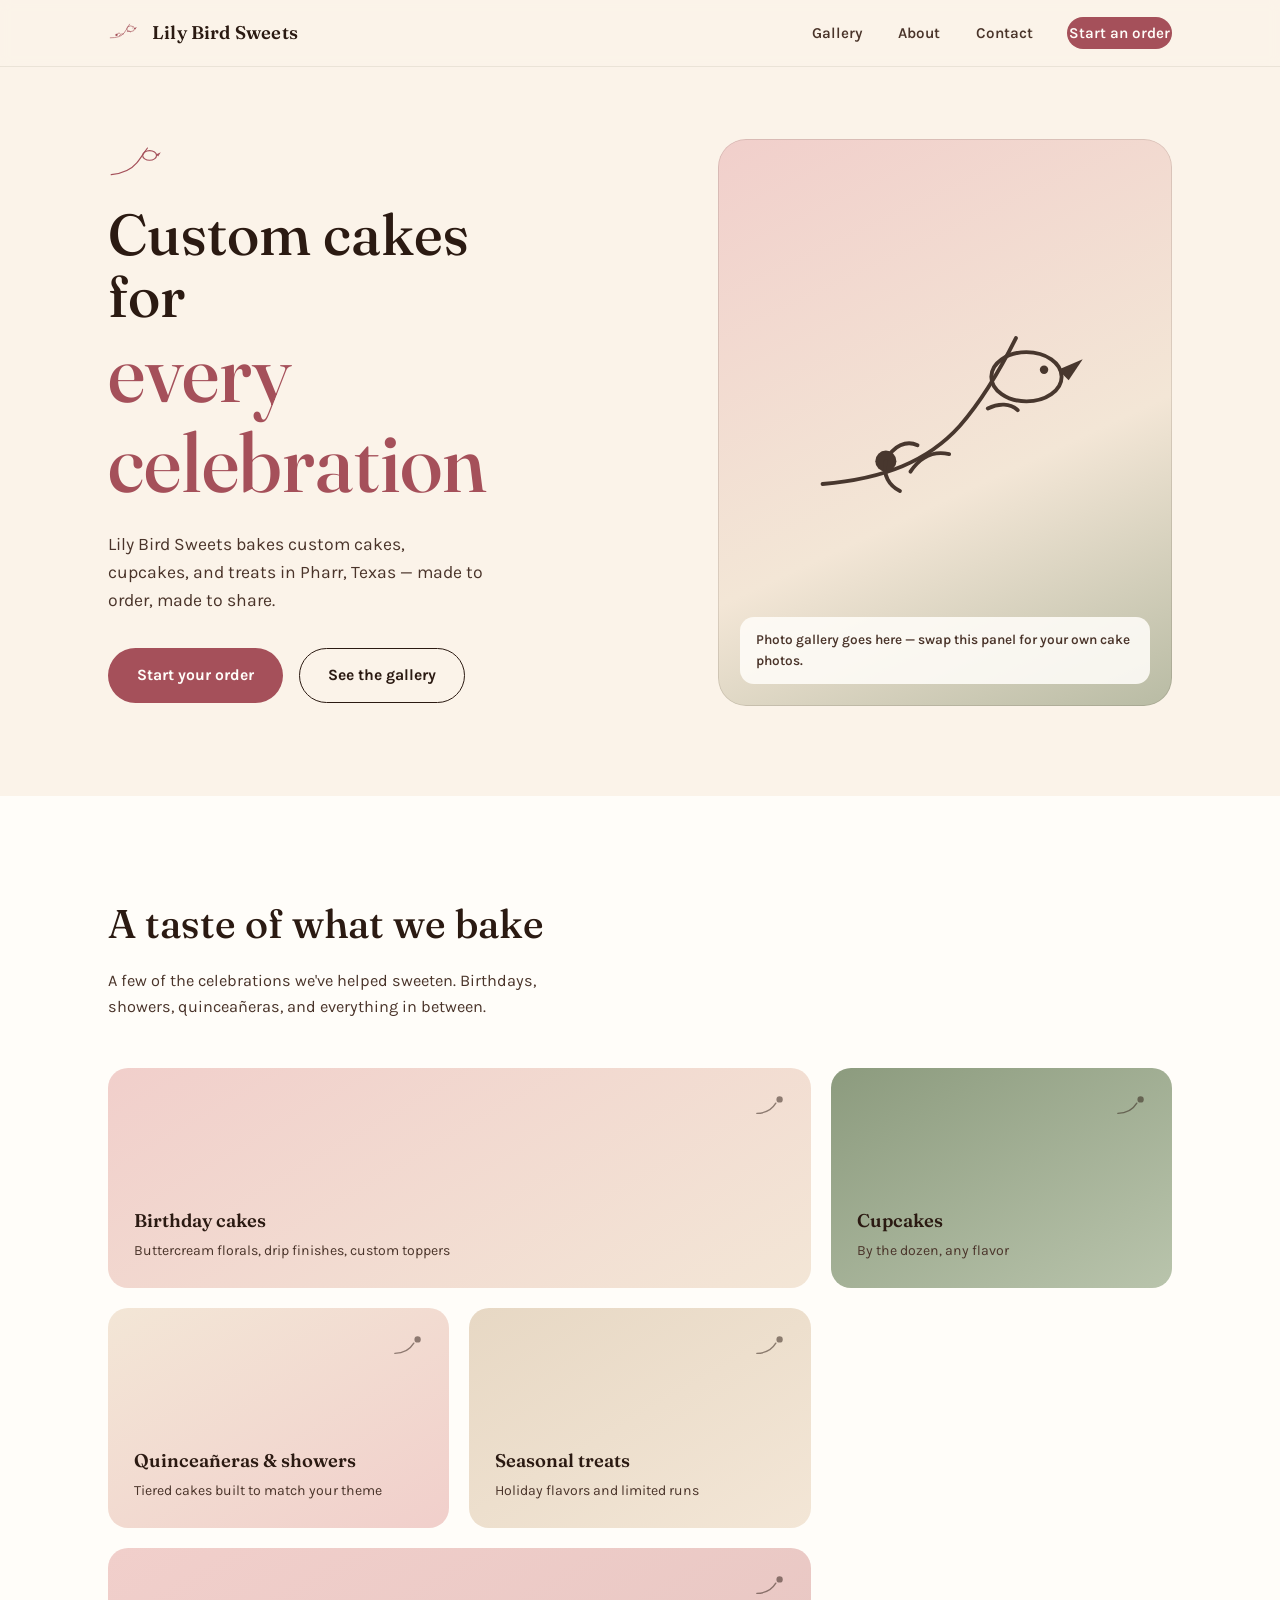
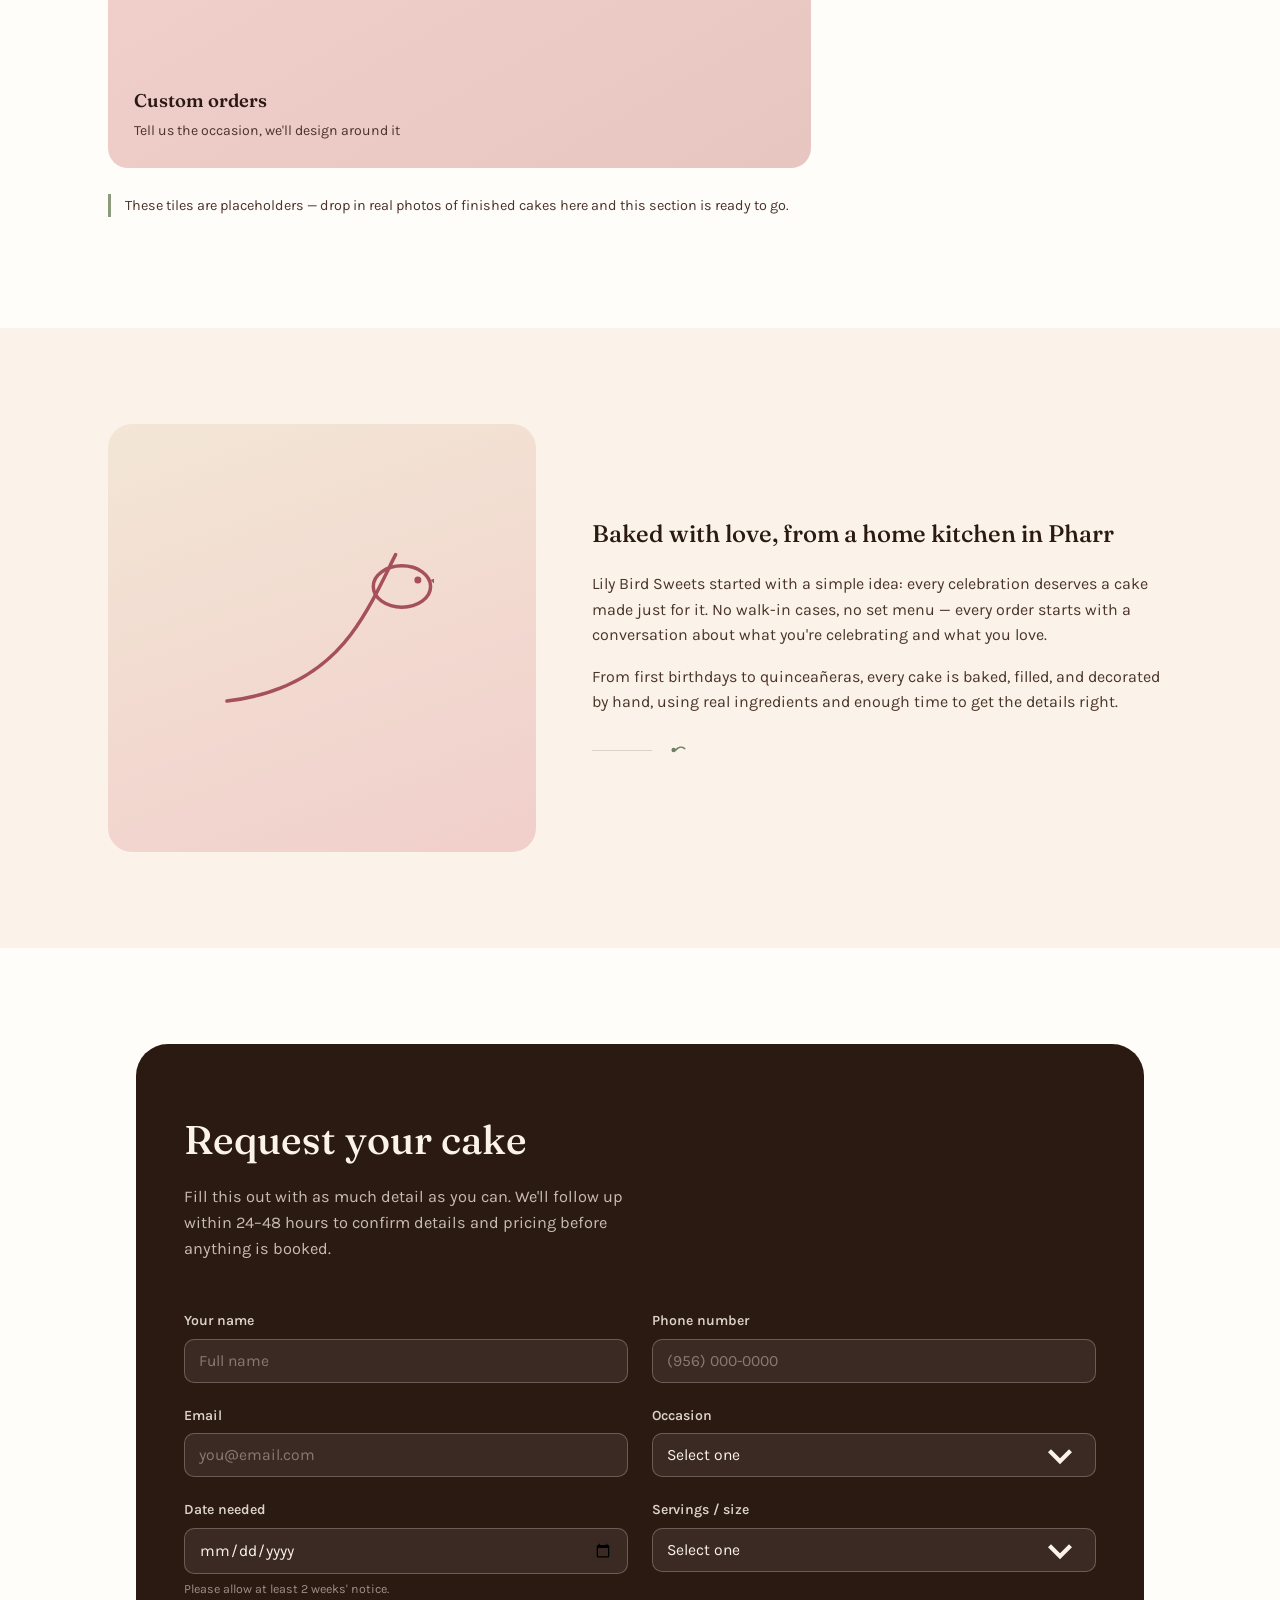
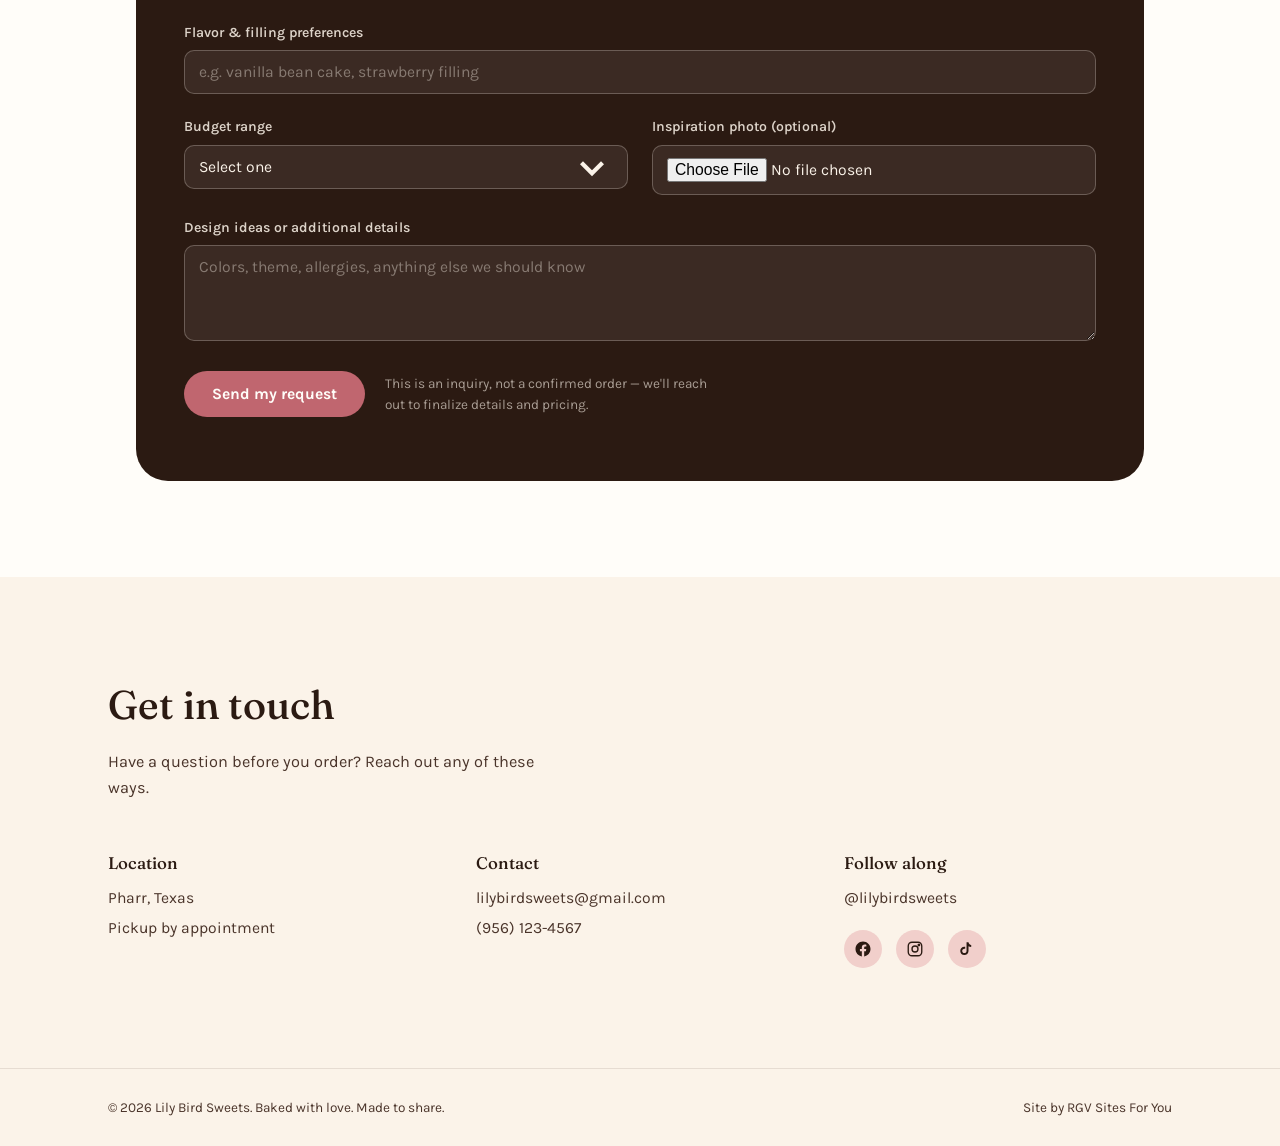
==== index.html @ 62912cbb "Create index.html" ====
<!DOCTYPE html>
<html lang="en">
<head>
<meta charset="UTF-8">
<meta name="viewport" content="width=device-width, initial-scale=1.0">
<title>Lily Bird Sweets | Custom Cakes, Pharr TX</title>
<meta name="description" content="Custom cakes and sweets, baked with love in Pharr, Texas. Submit an order inquiry for your next celebration.">
<link rel="preconnect" href="https://fonts.googleapis.com">
<link rel="preconnect" href="https://fonts.gstatic.com" crossorigin>
<link href="https://fonts.googleapis.com/css2?family=Fraunces:ital,opsz,wght@0,9..144,300;0,9..144,400;0,9..144,500;0,9..144,600;1,9..144,400&family=Karla:wght@400;500;600;700&family=Beau+Rivage&display=swap" rel="stylesheet">
<style>
  :root{
    --espresso: #2B1A12;
    --espresso-soft: #4A342A;
    --rose: #C0666F;
    --rose-deep: #A5505A;
    --blush: #F1CFCB;
    --sage: #8C9B7E;
    --sage-deep: #6F7E62;
    --cream: #FBF3E9;
    --cream-deep: #F3E6D6;
    --paper: #FFFDF9;
    --max: 1120px;
  }

  *{box-sizing:border-box;}
  html{scroll-behavior:smooth;}
  body{
    margin:0;
    background:var(--cream);
    color:var(--espresso);
    font-family:'Karla', sans-serif;
    font-size:16px;
    line-height:1.6;
    -webkit-font-smoothing:antialiased;
  }
  img{max-width:100%;display:block;}
  a{color:inherit;}
  h1,h2,h3{
    font-family:'Fraunces', serif;
    font-weight:500;
    margin:0;
    color:var(--espresso);
  }
  .wrap{max-width:var(--max); margin:0 auto; padding:0 28px;}
  section{padding:96px 0;}
  .script{
    font-family:'Beau Rivage', cursive;
    font-weight:400;
    line-height:1;
  }

  @media (prefers-reduced-motion: reduce){
    html{scroll-behavior:auto;}
    *{animation-duration:0.01ms !important; transition-duration:0.01ms !important;}
  }

  /* ---------- Bird motif (inline SVG, reused) ---------- */
  .motif{display:block;}
  .motif path, .motif ellipse, .motif circle{
    fill:none;
    stroke:currentColor;
    stroke-width:2.2;
    stroke-linecap:round;
    stroke-linejoin:round;
  }
  .motif .fill{fill:currentColor; stroke:none;}

  /* ---------- Header / nav ---------- */
  header{
    position:sticky; top:0; z-index:50;
    background:rgba(251,243,233,0.92);
    backdrop-filter:blur(6px);
    border-bottom:1px solid rgba(43,26,18,0.08);
  }
  .nav{
    display:flex; align-items:center; justify-content:space-between;
    padding:16px 28px;
    max-width:var(--max); margin:0 auto;
  }
  .brand{
    display:flex; align-items:center; gap:10px;
    text-decoration:none;
    color:var(--espresso);
  }
  .brand .motif{width:34px; height:34px; color:var(--rose-deep);}
  .brand-text{
    font-family:'Fraunces', serif;
    font-weight:600;
    font-size:1.15rem;
    letter-spacing:0.01em;
  }
  nav.links{display:flex; gap:32px; align-items:center;}
  nav.links a{
    text-decoration:none;
    font-size:0.95rem;
    font-weight:600;
    color:var(--espresso-soft);
    position:relative;
    padding:4px 2px;
  }
  nav.links a:hover, nav.links a:focus-visible{color:var(--rose-deep);}
  nav.links a:focus-visible{outline:2px solid var(--rose); outline-offset:4px; border-radius:3px;}
  .nav-cta{
    display:inline-block;
    background:var(--rose-deep);
    color:var(--paper) !important;
    padding:10px 20px;
    border-radius:999px;
    font-weight:700;
    font-size:0.9rem;
    text-decoration:none;
    transition:background 0.2s ease;
  }
  .nav-cta:hover{background:var(--espresso);}
  .nav-cta:focus-visible{outline:2px solid var(--espresso); outline-offset:3px;}
  .menu-toggle{
    display:none;
    background:none; border:none; cursor:pointer;
    padding:8px; color:var(--espresso);
  }
  .menu-toggle svg{width:26px; height:26px;}

  @media (max-width:840px){
    nav.links{
      position:absolute; top:100%; left:0; right:0;
      background:var(--paper);
      flex-direction:column; align-items:flex-start;
      gap:0;
      max-height:0; overflow:hidden;
      border-bottom:1px solid rgba(43,26,18,0.08);
      transition:max-height 0.25s ease;
    }
    nav.links.open{max-height:320px;}
    nav.links a{width:100%; padding:16px 28px; border-top:1px solid rgba(43,26,18,0.06);}
    nav.links .nav-cta{margin:16px 28px; text-align:center;}
    .menu-toggle{display:block;}
  }

  /* ---------- Hero ---------- */
  .hero{
    padding:72px 0 90px;
    position:relative;
    overflow:hidden;
  }
  .hero .wrap{
    display:grid;
    grid-template-columns: 1.1fr 0.9fr;
    gap:56px;
    align-items:center;
  }
  .hero-eyebrow-motif{
    color:var(--rose-deep);
    width:64px; height:44px;
    margin-bottom:18px;
  }
  .hero h1{
    font-size:clamp(2.4rem, 5vw, 3.6rem);
    line-height:1.08;
    max-width:11ch;
  }
  .hero .script-line{
    display:block;
    font-size:clamp(3.2rem, 7vw, 5.2rem);
    color:var(--rose-deep);
  }
  .hero p.lede{
    margin-top:22px;
    max-width:38ch;
    font-size:1.1rem;
    color:var(--espresso-soft);
  }
  .hero-actions{margin-top:34px; display:flex; gap:16px; flex-wrap:wrap;}
  .btn{
    display:inline-block;
    padding:14px 28px;
    border-radius:999px;
    font-weight:700;
    font-size:0.98rem;
    text-decoration:none;
    transition:transform 0.15s ease, background 0.2s ease;
    border:1.5px solid transparent;
  }
  .btn-primary{background:var(--rose-deep); color:var(--paper);}
  .btn-primary:hover{background:var(--espresso);}
  .btn-secondary{background:transparent; border-color:var(--espresso); color:var(--espresso);}
  .btn-secondary:hover{background:var(--espresso); color:var(--paper);}
  .btn:focus-visible{outline:2px solid var(--espresso); outline-offset:3px;}

  .hero-visual{
    position:relative;
    aspect-ratio:4/5;
    border-radius:28px;
    background:linear-gradient(155deg, var(--blush) 0%, var(--cream-deep) 60%, var(--sage) 130%);
    display:flex; align-items:center; justify-content:center;
    overflow:hidden;
  }
  .hero-visual .motif{
    width:62%; color:var(--espresso);
    opacity:0.85;
  }
  .hero-visual::after{
    content:"";
    position:absolute; inset:0;
    border:1.5px solid rgba(43,26,18,0.12);
    border-radius:28px;
  }
  .hero-note{
    position:absolute;
    bottom:22px; left:22px; right:22px;
    background:rgba(255,253,249,0.88);
    border-radius:14px;
    padding:12px 16px;
    font-size:0.85rem;
    color:var(--espresso-soft);
    font-weight:600;
  }

  @media (max-width:840px){
    .hero .wrap{grid-template-columns:1fr; gap:40px;}
    .hero-visual{aspect-ratio:5/4;}
  }

  /* ---------- Section headings ---------- */
  .section-head{
    max-width:44ch;
    margin-bottom:48px;
  }
  .section-head h2{font-size:clamp(1.9rem, 3.4vw, 2.5rem);}
  .section-head p{color:var(--espresso-soft); margin-top:12px; font-size:1.02rem;}
  .section-alt{background:var(--paper);}

  /* ---------- Divider ---------- */
  .divider{
    display:flex; align-items:center; justify-content:center;
    gap:14px;
    color:var(--sage-deep);
    margin:0;
  }
  .divider .line{flex:1; height:1px; background:rgba(43,26,18,0.15); max-width:120px;}
  .divider .motif{width:30px; height:22px;}

  /* ---------- Gallery ---------- */
  .gallery-grid{
    display:grid;
    grid-template-columns:repeat(3, 1fr);
    gap:20px;
  }
  .gallery-grid > .g-wide{grid-column:span 2;}
  .g-card{
    border-radius:20px;
    padding:26px;
    min-height:220px;
    display:flex; flex-direction:column; justify-content:flex-end;
    position:relative;
    overflow:hidden;
    color:var(--espresso);
  }
  .g-card .motif{
    position:absolute; top:20px; right:20px;
    width:38px; height:38px; opacity:0.5;
  }
  .g-card h3{font-size:1.15rem; font-weight:600;}
  .g-card span{
    display:block; margin-top:4px;
    font-size:0.88rem; color:var(--espresso-soft);
  }
  .g-1{background:linear-gradient(150deg, var(--blush), var(--cream-deep));}
  .g-2{background:linear-gradient(150deg, var(--sage), #B9C4AC);}
  .g-3{background:linear-gradient(150deg, var(--cream-deep), var(--blush));}
  .g-4{background:linear-gradient(150deg, #E7D8C4, var(--cream-deep));}
  .g-5{background:linear-gradient(150deg, var(--blush), #E7C6C2);}

  .gallery-note{
    margin-top:26px;
    font-size:0.9rem;
    color:var(--espresso-soft);
    border-left:3px solid var(--sage);
    padding-left:14px;
  }

  @media (max-width:840px){
    .gallery-grid{grid-template-columns:repeat(2,1fr);}
    .gallery-grid > .g-wide{grid-column:span 2;}
  }
  @media (max-width:560px){
    .gallery-grid{grid-template-columns:1fr;}
    .gallery-grid > .g-wide{grid-column:span 1;}
  }

  /* ---------- About ---------- */
  .about-grid{
    display:grid;
    grid-template-columns:0.85fr 1.15fr;
    gap:56px;
    align-items:center;
  }
  .about-portrait{
    aspect-ratio:1;
    border-radius:24px;
    background:linear-gradient(160deg, var(--cream-deep), var(--blush));
    display:flex; align-items:center; justify-content:center;
    position:relative;
  }
  .about-portrait .motif{width:52%; color:var(--rose-deep);}
  .about-copy h2{margin-bottom:18px;}
  .about-copy p{color:var(--espresso-soft); margin:0 0 16px;}
  .about-copy p:last-child{margin-bottom:0;}
  @media (max-width:840px){
    .about-grid{grid-template-columns:1fr; gap:32px;}
    .about-portrait{max-width:320px; margin:0 auto;}
  }

  /* ---------- Order form ---------- */
  .order-section{
    background:var(--espresso);
    color:var(--cream);
    border-radius:32px;
    margin:0 28px;
    padding:64px 48px;
  }
  .order-section .section-head h2, .order-section .section-head p{color:var(--cream);}
  .order-section .section-head p{color:rgba(251,243,233,0.75);}
  .order-grid{
    display:grid;
    grid-template-columns:1fr 1fr;
    gap:22px 24px;
  }
  .field{display:flex; flex-direction:column; gap:6px;}
  .field.full{grid-column:1 / -1;}
  .field label{font-size:0.88rem; font-weight:600; color:rgba(251,243,233,0.85);}
  .field .hint{font-size:0.78rem; color:rgba(251,243,233,0.55);}
  .field input, .field select, .field textarea{
    background:rgba(251,243,233,0.08);
    border:1.5px solid rgba(251,243,233,0.25);
    border-radius:10px;
    padding:12px 14px;
    color:var(--cream);
    font-family:'Karla', sans-serif;
    font-size:0.98rem;
  }
  .field input::placeholder, .field textarea::placeholder{color:rgba(251,243,233,0.4);}
  .field input:focus, .field select:focus, .field textarea:focus{
    outline:none;
    border-color:var(--rose);
    background:rgba(251,243,233,0.12);
  }
  .field textarea{resize:vertical; min-height:96px;}
  .field select{
    appearance:none;
    background-image:url("data:image/svg+xml;utf8,<svg xmlns='http://www.w3.org/2000/svg' viewBox='0 0 20 20' fill='none' stroke='%23FBF3E9' stroke-width='2'><path d='M5 8l5 5 5-5'/></svg>");
    background-repeat:no-repeat;
    background-position:right 14px center;
  }
  .order-submit{
    margin-top:30px;
    display:flex; align-items:center; gap:20px; flex-wrap:wrap;
  }
  .order-submit .btn-primary{
    background:var(--rose);
    border:none;
    cursor:pointer;
    font-family:'Karla', sans-serif;
  }
  .order-submit .btn-primary:hover{background:var(--blush); color:var(--espresso);}
  .order-submit .disclaimer{font-size:0.85rem; color:rgba(251,243,233,0.6); max-width:42ch;}
  .form-status{
    margin-top:18px;
    padding:12px 16px;
    border-radius:10px;
    font-size:0.9rem;
    display:none;
  }
  .form-status.show{display:block;}
  .form-status.ok{background:rgba(140,155,126,0.25); color:#DDE7D3;}
  .form-status.err{background:rgba(192,102,111,0.3); color:#F6DADD;}

  @media (max-width:840px){
    .order-section{margin:0 16px; padding:44px 24px; border-radius:24px;}
    .order-grid{grid-template-columns:1fr;}
    .field.full{grid-column:1;}
  }

  /* ---------- Contact / footer ---------- */
  .contact-grid{
    display:grid;
    grid-template-columns:1fr 1fr 1fr;
    gap:40px;
  }
  .contact-card h3{font-size:1.05rem; margin-bottom:10px;}
  .contact-card p, .contact-card a{
    color:var(--espresso-soft);
    text-decoration:none;
    font-size:0.98rem;
    display:block;
    margin:4px 0;
  }
  .contact-card a:hover{color:var(--rose-deep);}
  .social-row{display:flex; gap:14px; margin-top:14px;}
  .social-row a{
    width:38px; height:38px;
    border-radius:50%;
    background:var(--blush);
    display:flex; align-items:center; justify-content:center;
    color:var(--espresso);
    transition:background 0.2s ease;
  }
  .social-row a:hover{background:var(--rose-deep); color:var(--paper);}
  .social-row svg{width:18px; height:18px;}

  footer{
    border-top:1px solid rgba(43,26,18,0.1);
    padding:28px 0;
    font-size:0.85rem;
    color:var(--espresso-soft);
  }
  .footer-row{
    display:flex; justify-content:space-between; align-items:center; flex-wrap:wrap; gap:10px;
  }
  @media (max-width:840px){
    .contact-grid{grid-template-columns:1fr; gap:32px;}
  }
</style>
</head>
<body>

<header>
  <div class="nav">
    <a href="#top" class="brand">
      <svg class="motif" viewBox="0 0 120 90" aria-hidden="true">
        <path d="M8 62 C30 62 46 58 56 46 C64 36 70 24 76 14"/>
        <ellipse cx="80" cy="30" rx="14" ry="10"/>
        <path class="fill" d="M92 28 l10 -4 l-6 9 z"/>
        <circle class="fill" cx="86" cy="27" r="1.6"/>
        <path d="M68 40 c4 -2 9 -2 12 1"/>
        <path d="M40 55 c4 -6 9 -8 15 -7"/>
        <circle class="fill" cx="30" cy="52" r="4"/>
        <path d="M30 52 c3 -6 8 -8 12 -6"/>
      </svg>
      <span class="brand-text">Lily Bird Sweets</span>
    </a>
    <button class="menu-toggle" aria-label="Toggle menu" aria-expanded="false" id="menuToggle">
      <svg viewBox="0 0 24 24" fill="none" stroke="currentColor" stroke-width="2" stroke-linecap="round"><path d="M3 6h18M3 12h18M3 18h18"/></svg>
    </button>
    <nav class="links" id="navLinks">
      <a href="#gallery">Gallery</a>
      <a href="#about">About</a>
      <a href="#contact">Contact</a>
      <a href="#order" class="nav-cta">Start an order</a>
    </nav>
  </div>
</header>

<main id="top">

  <!-- Hero -->
  <section class="hero">
    <div class="wrap">
      <div>
        <svg class="hero-eyebrow-motif motif" viewBox="0 0 120 80" aria-hidden="true">
          <path d="M6 60 C28 58 44 50 54 38 C62 28 68 18 74 10"/>
          <ellipse cx="78" cy="24" rx="13" ry="9"/>
          <path class="fill" d="M90 22 l9 -4 l-5 8 z"/>
        </svg>
        <h1>Custom cakes for
          <span class="script-line">every celebration</span>
        </h1>
        <p class="lede">Lily Bird Sweets bakes custom cakes, cupcakes, and treats in Pharr, Texas — made to order, made to share.</p>
        <div class="hero-actions">
          <a href="#order" class="btn btn-primary">Start your order</a>
          <a href="#gallery" class="btn btn-secondary">See the gallery</a>
        </div>
      </div>
      <div class="hero-visual">
        <svg class="motif" viewBox="0 0 160 120" aria-hidden="true">
          <path d="M10 95 C45 92 70 82 88 62 C102 46 112 28 120 12"/>
          <ellipse cx="126" cy="34" rx="20" ry="14"/>
          <path class="fill" d="M144 30 l14 -6 l-8 12 z"/>
          <circle class="fill" cx="136" cy="30" r="2.4"/>
          <path d="M104 52 c6 -3 13 -3 17 1"/>
          <path d="M60 88 c6 -9 13 -12 22 -10"/>
          <circle class="fill" cx="46" cy="82" r="6"/>
          <path d="M46 82 c4 -9 12 -12 18 -9"/>
          <path d="M46 82 c-2 8 2 14 8 17"/>
        </svg>
        <div class="hero-note">Photo gallery goes here — swap this panel for your own cake photos.</div>
      </div>
    </div>
  </section>

  <!-- Gallery -->
  <section id="gallery" class="section-alt">
    <div class="wrap">
      <div class="section-head">
        <h2>A taste of what we bake</h2>
        <p>A few of the celebrations we've helped sweeten. Birthdays, showers, quinceañeras, and everything in between.</p>
      </div>
      <div class="gallery-grid">
        <div class="g-card g-1 g-wide">
          <svg class="motif" viewBox="0 0 60 60" aria-hidden="true"><path d="M6 40 C20 40 30 34 36 24"/><circle class="fill" cx="42" cy="18" r="5"/></svg>
          <h3>Birthday cakes</h3>
          <span>Buttercream florals, drip finishes, custom toppers</span>
        </div>
        <div class="g-card g-2">
          <svg class="motif" viewBox="0 0 60 60" aria-hidden="true"><path d="M6 40 C20 40 30 34 36 24"/><circle class="fill" cx="42" cy="18" r="5"/></svg>
          <h3>Cupcakes</h3>
          <span>By the dozen, any flavor</span>
        </div>
        <div class="g-card g-3">
          <svg class="motif" viewBox="0 0 60 60" aria-hidden="true"><path d="M6 40 C20 40 30 34 36 24"/><circle class="fill" cx="42" cy="18" r="5"/></svg>
          <h3>Quinceañeras &amp; showers</h3>
          <span>Tiered cakes built to match your theme</span>
        </div>
        <div class="g-card g-4">
          <svg class="motif" viewBox="0 0 60 60" aria-hidden="true"><path d="M6 40 C20 40 30 34 36 24"/><circle class="fill" cx="42" cy="18" r="5"/></svg>
          <h3>Seasonal treats</h3>
          <span>Holiday flavors and limited runs</span>
        </div>
        <div class="g-card g-5 g-wide">
          <svg class="motif" viewBox="0 0 60 60" aria-hidden="true"><path d="M6 40 C20 40 30 34 36 24"/><circle class="fill" cx="42" cy="18" r="5"/></svg>
          <h3>Custom orders</h3>
          <span>Tell us the occasion, we'll design around it</span>
        </div>
      </div>
      <p class="gallery-note">These tiles are placeholders — drop in real photos of finished cakes here and this section is ready to go.</p>
    </div>
  </section>

  <!-- About -->
  <section id="about">
    <div class="wrap about-grid">
      <div class="about-portrait">
        <svg class="motif" viewBox="0 0 140 140" aria-hidden="true">
          <path d="M10 110 C45 106 70 92 88 68 C100 52 108 34 116 18"/>
          <ellipse cx="120" cy="38" rx="18" ry="13"/>
          <path class="fill" d="M138 34 l12 -5 l-7 10 z"/>
          <circle class="fill" cx="130" cy="34" r="2.2"/>
        </svg>
      </div>
      <div class="about-copy">
        <h2>Baked with love, from a home kitchen in Pharr</h2>
        <p>Lily Bird Sweets started with a simple idea: every celebration deserves a cake made just for it. No walk-in cases, no set menu — every order starts with a conversation about what you're celebrating and what you love.</p>
        <p>From first birthdays to quinceañeras, every cake is baked, filled, and decorated by hand, using real ingredients and enough time to get the details right.</p>
        <div class="divider" style="justify-content:flex-start; margin-top:24px;">
          <span class="line" style="max-width:60px;"></span>
          <svg class="motif" viewBox="0 0 40 30" aria-hidden="true"><circle class="fill" cx="10" cy="15" r="3"/><path d="M13 15 c3 -4 8 -5 12 -2"/></svg>
        </div>
      </div>
    </div>
  </section>

  <!-- Order form -->
  <section id="order" class="section-alt">
    <div class="wrap">
      <div class="order-section">
        <div class="section-head">
          <h2>Request your cake</h2>
          <p>Fill this out with as much detail as you can. We'll follow up within 24–48 hours to confirm details and pricing before anything is booked.</p>
        </div>

        <form id="orderForm" action="https://formspree.io/f/YOUR_FORM_ID" method="POST">
          <input type="hidden" name="_subject" value="New cake order inquiry — Lily Bird Sweets">

          <div class="order-grid">
            <div class="field">
              <label for="name">Your name</label>
              <input type="text" id="name" name="Name" required placeholder="Full name">
            </div>
            <div class="field">
              <label for="phone">Phone number</label>
              <input type="tel" id="phone" name="Phone" required placeholder="(956) 000-0000">
            </div>
            <div class="field">
              <label for="email">Email</label>
              <input type="email" id="email" name="Email" required placeholder="you@email.com">
            </div>
            <div class="field">
              <label for="occasion">Occasion</label>
              <select id="occasion" name="Occasion" required>
                <option value="" disabled selected>Select one</option>
                <option>Birthday</option>
                <option>Quinceañera</option>
                <option>Wedding / bridal shower</option>
                <option>Baby shower</option>
                <option>Graduation</option>
                <option>Anniversary</option>
                <option>Just because</option>
                <option>Other</option>
              </select>
            </div>
            <div class="field">
              <label for="eventdate">Date needed</label>
              <input type="date" id="eventdate" name="Date needed" required>
              <span class="hint">Please allow at least 2 weeks' notice.</span>
            </div>
            <div class="field">
              <label for="servings">Servings / size</label>
              <select id="servings" name="Servings" required>
                <option value="" disabled selected>Select one</option>
                <option>Small (1–10 servings)</option>
                <option>Medium (11–25 servings)</option>
                <option>Large (26–50 servings)</option>
                <option>Extra large (50+ servings)</option>
                <option>Not sure yet</option>
              </select>
            </div>
            <div class="field full">
              <label for="flavors">Flavor &amp; filling preferences</label>
              <input type="text" id="flavors" name="Flavors" placeholder="e.g. vanilla bean cake, strawberry filling">
            </div>
            <div class="field">
              <label for="budget">Budget range</label>
              <select id="budget" name="Budget">
                <option value="" disabled selected>Select one</option>
                <option>Under $50</option>
                <option>$50–$100</option>
                <option>$100–$200</option>
                <option>$200+</option>
                <option>Not sure yet</option>
              </select>
            </div>
            <div class="field">
              <label for="inspiration">Inspiration photo (optional)</label>
              <input type="file" id="inspiration" name="Inspiration photo" accept="image/*">
            </div>
            <div class="field full">
              <label for="notes">Design ideas or additional details</label>
              <textarea id="notes" name="Notes" placeholder="Colors, theme, allergies, anything else we should know"></textarea>
            </div>
          </div>

          <div class="order-submit">
            <button type="submit" class="btn btn-primary">Send my request</button>
            <span class="disclaimer">This is an inquiry, not a confirmed order — we'll reach out to finalize details and pricing.</span>
          </div>
          <div class="form-status" id="formStatus" role="status"></div>
        </form>
      </div>
    </div>
  </section>

  <!-- Contact -->
  <section id="contact">
    <div class="wrap">
      <div class="section-head">
        <h2>Get in touch</h2>
        <p>Have a question before you order? Reach out any of these ways.</p>
      </div>
      <div class="contact-grid">
        <div class="contact-card">
          <h3>Location</h3>
          <p>Pharr, Texas</p>
          <p>Pickup by appointment</p>
        </div>
        <div class="contact-card">
          <h3>Contact</h3>
          <a href="mailto:lilybirdsweets@gmail.com">lilybirdsweets@gmail.com</a>
          <a href="tel:19561234567">(956) 123-4567</a>
        </div>
        <div class="contact-card">
          <h3>Follow along</h3>
          <p>@lilybirdsweets</p>
          <div class="social-row">
            <a href="#" aria-label="Facebook">
              <svg viewBox="0 0 24 24" fill="currentColor"><path d="M22 12.06C22 6.5 17.52 2 12 2S2 6.5 2 12.06C2 17.06 5.66 21.2 10.44 22v-7.02H7.9v-2.92h2.54V9.86c0-2.5 1.5-3.89 3.78-3.89 1.09 0 2.24.2 2.24.2v2.47h-1.26c-1.24 0-1.63.77-1.63 1.56v1.88h2.78l-.44 2.92h-2.34V22C18.34 21.2 22 17.06 22 12.06Z"/></svg>
            </a>
            <a href="#" aria-label="Instagram">
              <svg viewBox="0 0 24 24" fill="none" stroke="currentColor" stroke-width="1.8"><rect x="3" y="3" width="18" height="18" rx="5"/><circle cx="12" cy="12" r="4"/><circle cx="17.2" cy="6.8" r="1"/></svg>
            </a>
            <a href="#" aria-label="TikTok">
              <svg viewBox="0 0 24 24" fill="currentColor"><path d="M14 3c.3 1.9 1.6 3.4 3.6 3.8v2.6c-1.3 0-2.6-.4-3.6-1.1v6.2c0 3-2.4 5.5-5.5 5.5S3 17.5 3 14.5 5.4 9 8.5 9c.4 0 .8 0 1.1.1v2.7c-.3-.1-.7-.2-1.1-.2-1.6 0-2.9 1.3-2.9 2.9s1.3 2.9 2.9 2.9 2.9-1.3 2.9-2.9V3h2.6Z"/></svg>
            </a>
          </div>
        </div>
      </div>
    </div>
  </section>

</main>

<footer>
  <div class="wrap footer-row">
    <span>© <span id="year"></span> Lily Bird Sweets. Baked with love. Made to share.</span>
    <span>Site by RGV Sites For You</span>
  </div>
</footer>

<script>
  // Mobile nav toggle
  const menuToggle = document.getElementById('menuToggle');
  const navLinks = document.getElementById('navLinks');
  menuToggle.addEventListener('click', () => {
    const open = navLinks.classList.toggle('open');
    menuToggle.setAttribute('aria-expanded', open ? 'true' : 'false');
  });
  navLinks.querySelectorAll('a').forEach(a => a.addEventListener('click', () => {
    navLinks.classList.remove('open');
    menuToggle.setAttribute('aria-expanded', 'false');
  }));

  // Footer year
  document.getElementById('year').textContent = new Date().getFullYear();

  // Order form submit (AJAX to Formspree so the visitor stays on the page)
  const orderForm = document.getElementById('orderForm');
  const formStatus = document.getElementById('formStatus');

  orderForm.addEventListener('submit', async (e) => {
    e.preventDefault();
    formStatus.className = 'form-status show';
    formStatus.textContent = 'Sending your request…';

    try {
      const response = await fetch(orderForm.action, {
        method: 'POST',
        body: new FormData(orderForm),
        headers: { 'Accept': 'application/json' }
      });

      if (response.ok) {
        formStatus.className = 'form-status show ok';
        formStatus.textContent = "Thank you! Your request has been sent — we'll follow up within 24–48 hours.";
        orderForm.reset();
      } else {
        formStatus.className = 'form-status show err';
        formStatus.textContent = "Something went wrong sending your request. Please email lilybirdsweets@gmail.com directly.";
      }
    } catch (err) {
      formStatus.className = 'form-status show err';
      formStatus.textContent = "Something went wrong sending your request. Please email lilybirdsweets@gmail.com directly.";
    }
  });
</script>

</body>
</html>
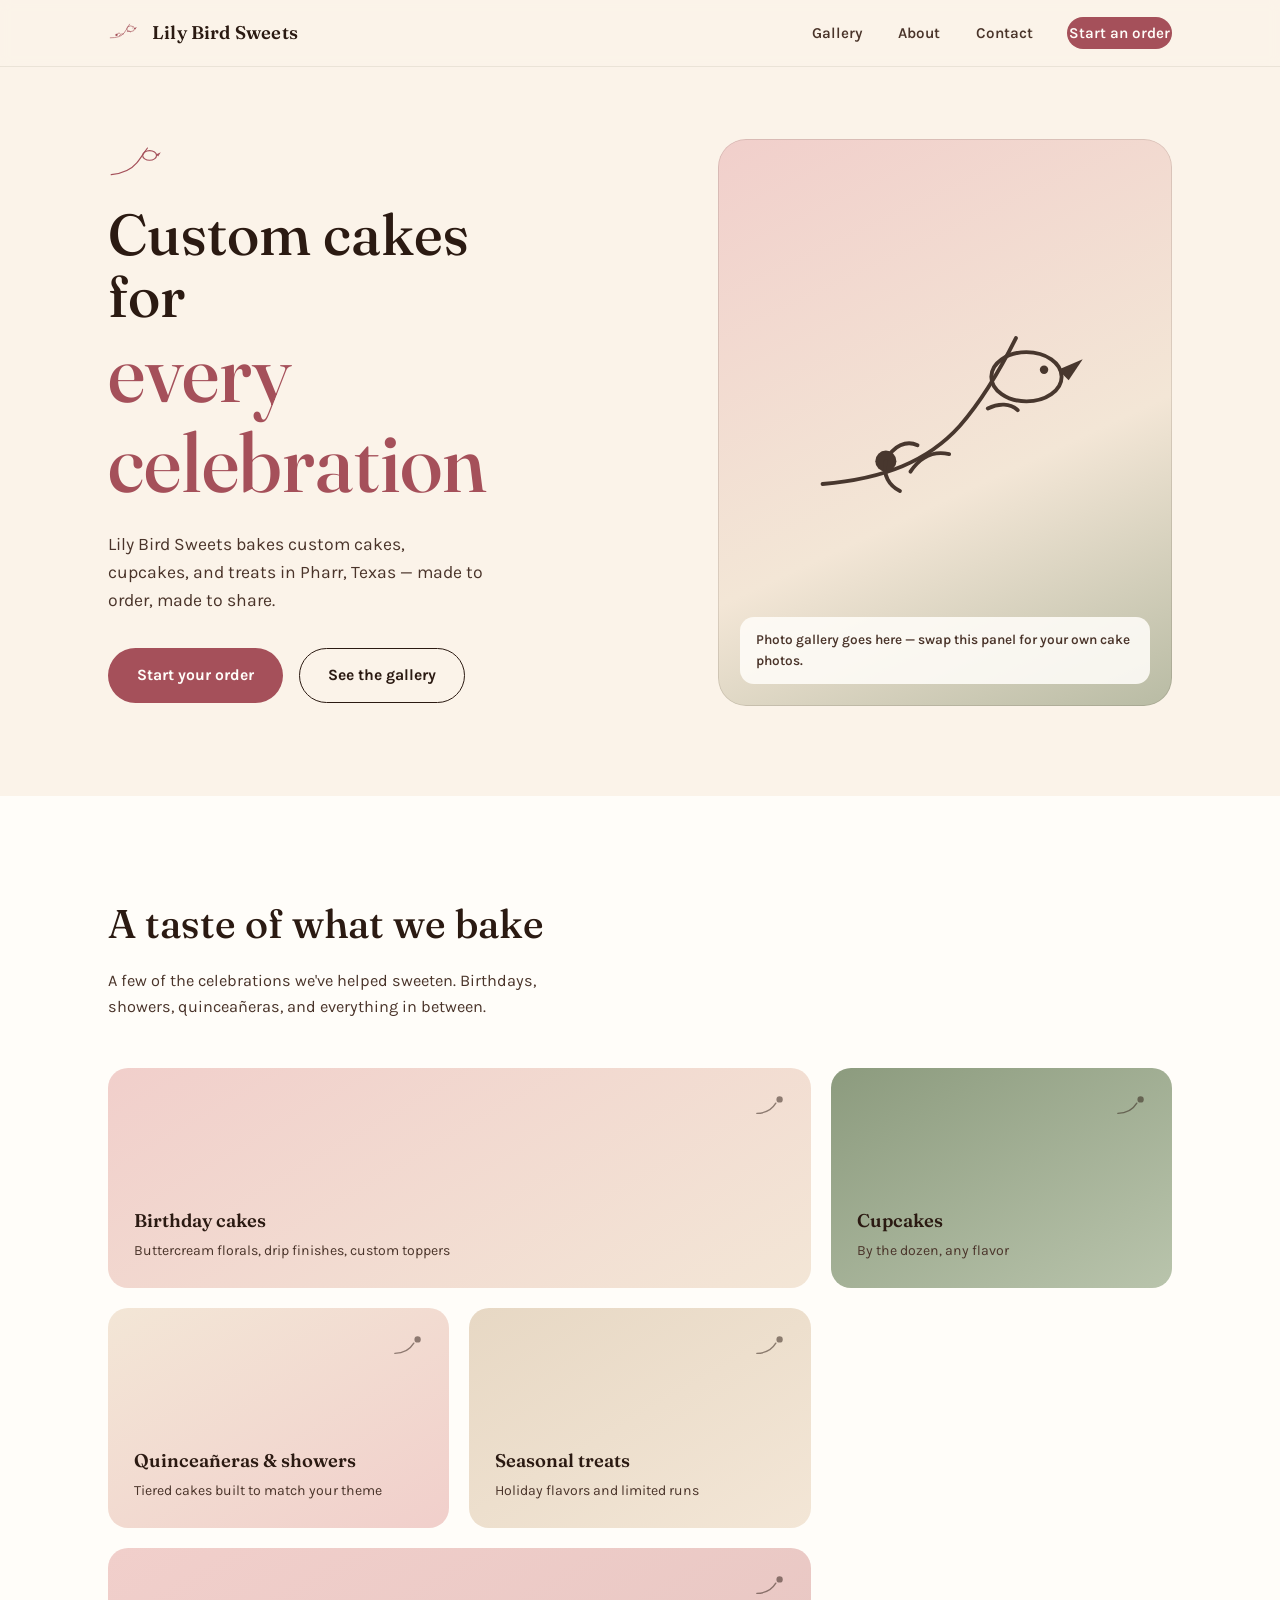
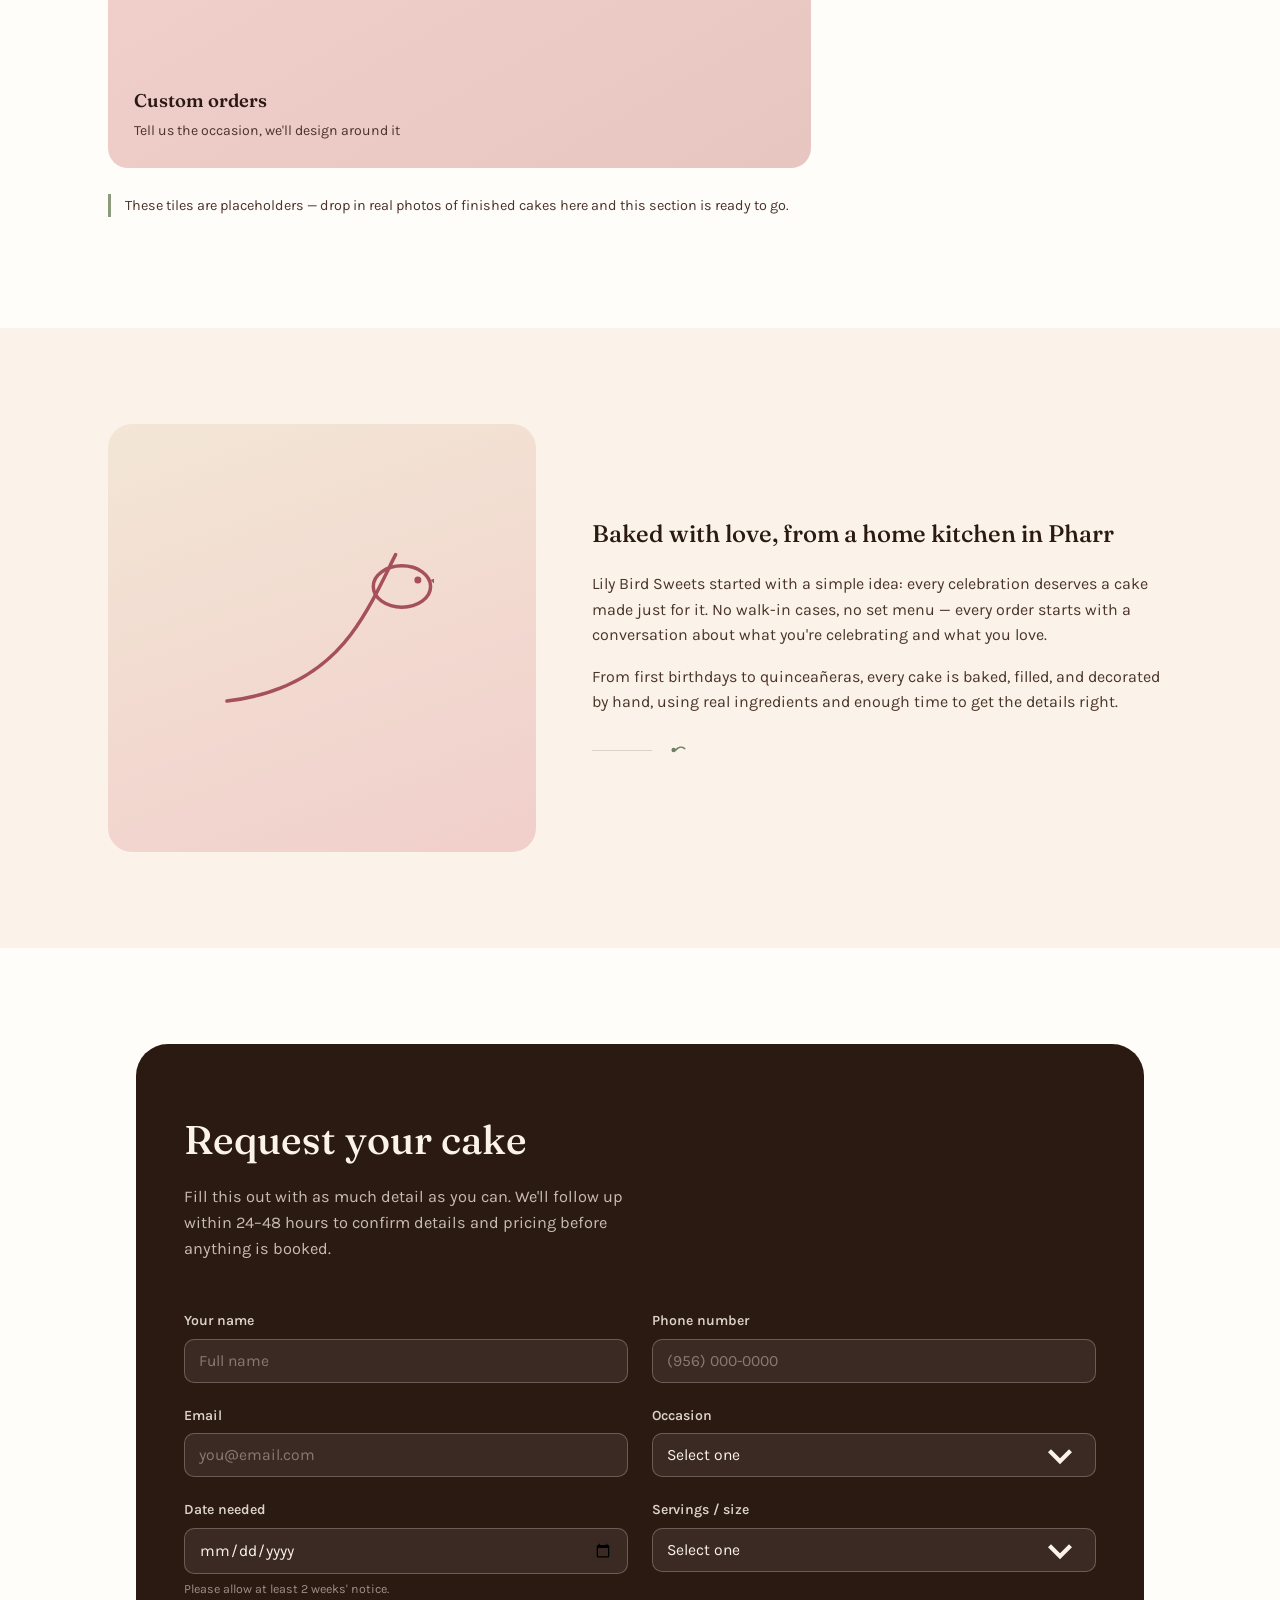
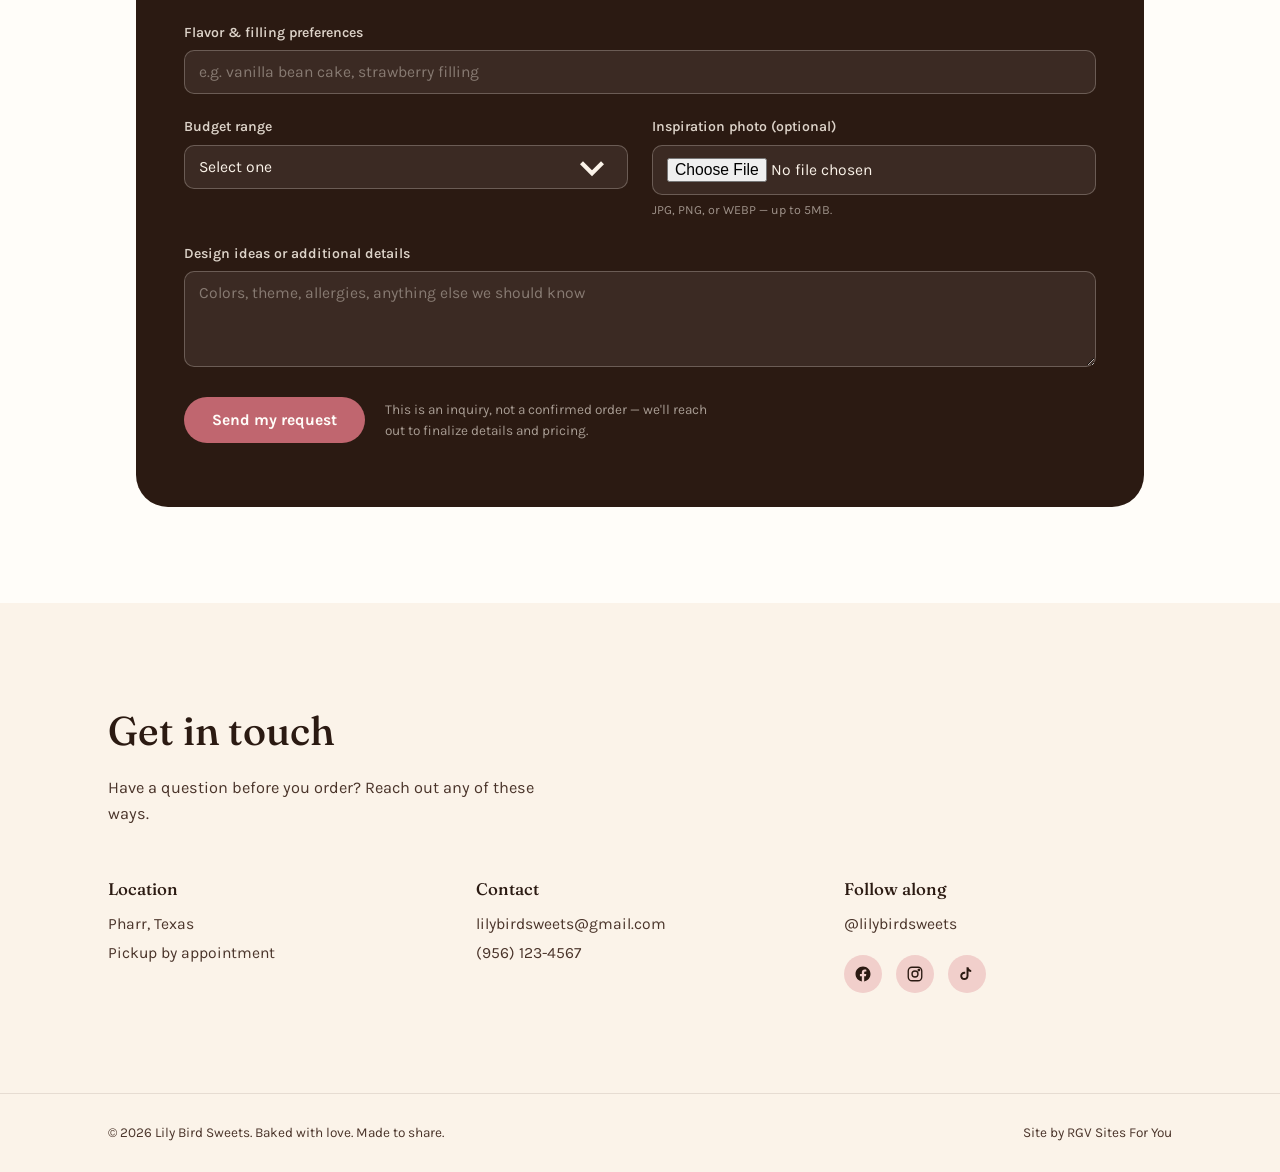
==== commit 5317015b: "Enhance order form with honeypot and validation Added honeypot field for spam prevention and improve" ====
--- a/index.html
+++ b/index.html
@@ -346,6 +346,12 @@
     background:rgba(251,243,233,0.12);
   }
   .field textarea{resize:vertical; min-height:96px;}
+  .hp-field{
+    position:absolute;
+    left:-9999px;
+    width:1px; height:1px;
+    overflow:hidden;
+  }
   .field select{
     appearance:none;
     background-image:url("data:image/svg+xml;utf8,<svg xmlns='http://www.w3.org/2000/svg' viewBox='0 0 20 20' fill='none' stroke='%23FBF3E9' stroke-width='2'><path d='M5 8l5 5 5-5'/></svg>");
@@ -561,18 +567,25 @@
         <form id="orderForm" action="https://formspree.io/f/YOUR_FORM_ID" method="POST">
           <input type="hidden" name="_subject" value="New cake order inquiry — Lily Bird Sweets">
 
+          <!-- Honeypot: hidden from real visitors, invisible to sighted and screen-reader users alike.
+               Bots that auto-fill every field will fill this one too, which is how we catch them. -->
+          <div class="hp-field" aria-hidden="true">
+            <label for="company">Company</label>
+            <input type="text" id="company" name="company" tabindex="-1" autocomplete="off">
+          </div>
+
           <div class="order-grid">
             <div class="field">
               <label for="name">Your name</label>
-              <input type="text" id="name" name="Name" required placeholder="Full name">
+              <input type="text" id="name" name="Name" required placeholder="Full name" maxlength="100">
             </div>
             <div class="field">
               <label for="phone">Phone number</label>
-              <input type="tel" id="phone" name="Phone" required placeholder="(956) 000-0000">
+              <input type="tel" id="phone" name="Phone" required placeholder="(956) 000-0000" maxlength="20">
             </div>
             <div class="field">
               <label for="email">Email</label>
-              <input type="email" id="email" name="Email" required placeholder="you@email.com">
+              <input type="email" id="email" name="Email" required placeholder="you@email.com" maxlength="150">
             </div>
             <div class="field">
               <label for="occasion">Occasion</label>
@@ -606,7 +619,7 @@
             </div>
             <div class="field full">
               <label for="flavors">Flavor &amp; filling preferences</label>
-              <input type="text" id="flavors" name="Flavors" placeholder="e.g. vanilla bean cake, strawberry filling">
+              <input type="text" id="flavors" name="Flavors" placeholder="e.g. vanilla bean cake, strawberry filling" maxlength="200">
             </div>
             <div class="field">
               <label for="budget">Budget range</label>
@@ -621,16 +634,17 @@
             </div>
             <div class="field">
               <label for="inspiration">Inspiration photo (optional)</label>
-              <input type="file" id="inspiration" name="Inspiration photo" accept="image/*">
+              <input type="file" id="inspiration" name="Inspiration photo" accept="image/png, image/jpeg, image/webp">
+              <span class="hint">JPG, PNG, or WEBP — up to 5MB.</span>
             </div>
             <div class="field full">
               <label for="notes">Design ideas or additional details</label>
-              <textarea id="notes" name="Notes" placeholder="Colors, theme, allergies, anything else we should know"></textarea>
+              <textarea id="notes" name="Notes" placeholder="Colors, theme, allergies, anything else we should know" maxlength="1000"></textarea>
             </div>
           </div>
 
           <div class="order-submit">
-            <button type="submit" class="btn btn-primary">Send my request</button>
+            <button type="submit" class="btn btn-primary" id="submitBtn">Send my request</button>
             <span class="disclaimer">This is an inquiry, not a confirmed order — we'll reach out to finalize details and pricing.</span>
           </div>
           <div class="form-status" id="formStatus" role="status"></div>
@@ -704,11 +718,57 @@
   // Order form submit (AJAX to Formspree so the visitor stays on the page)
   const orderForm = document.getElementById('orderForm');
   const formStatus = document.getElementById('formStatus');
+  const submitBtn = document.getElementById('submitBtn');
+  const inspirationInput = document.getElementById('inspiration');
+
+  const MAX_FILE_MB = 5;
+  const RESUBMIT_WAIT_MS = 30000; // 30 seconds between successful submissions
+  const RATE_LIMIT_KEY = 'lilybird_last_submit';
+
+  function showStatus(kind, message) {
+    formStatus.className = 'form-status show ' + kind;
+    formStatus.textContent = message;
+  }
+
+  // Reject oversized inspiration photos before they ever get uploaded.
+  inspirationInput.addEventListener('change', () => {
+    const file = inspirationInput.files[0];
+    if (file && file.size > MAX_FILE_MB * 1024 * 1024) {
+      showStatus('err', `That photo is too large — please choose one under ${MAX_FILE_MB}MB.`);
+      inspirationInput.value = '';
+    }
+  });
 
   orderForm.addEventListener('submit', async (e) => {
     e.preventDefault();
-    formStatus.className = 'form-status show';
-    formStatus.textContent = 'Sending your request…';
+
+    // Honeypot check: if this hidden field has anything in it, a bot filled the form.
+    // Pretend it worked so the bot doesn't learn to look for a different tell.
+    const honeypot = orderForm.querySelector('#company').value;
+    if (honeypot) {
+      showStatus('ok', "Thank you! Your request has been sent — we'll follow up within 24–48 hours.");
+      orderForm.reset();
+      return;
+    }
+
+    // Simple client-side rate limit so one visitor (or a runaway script) can't
+    // hammer the inbox with repeated submissions in a short window.
+    const lastSubmit = Number(localStorage.getItem(RATE_LIMIT_KEY) || 0);
+    const now = Date.now();
+    if (now - lastSubmit < RESUBMIT_WAIT_MS) {
+      const waitSec = Math.ceil((RESUBMIT_WAIT_MS - (now - lastSubmit)) / 1000);
+      showStatus('err', `Please wait ${waitSec} more second(s) before sending another request.`);
+      return;
+    }
+
+    // Trim stray whitespace and hard-cap length on every text field, as a second
+    // layer behind the maxlength attributes already on the inputs.
+    orderForm.querySelectorAll('input[type=text], input[type=tel], input[type=email], textarea').forEach(el => {
+      el.value = el.value.trim().slice(0, 1000);
+    });
+
+    submitBtn.disabled = true;
+    showStatus('ok', 'Sending your request…');
 
     try {
       const response = await fetch(orderForm.action, {
@@ -718,16 +778,16 @@
       });
 
       if (response.ok) {
-        formStatus.className = 'form-status show ok';
-        formStatus.textContent = "Thank you! Your request has been sent — we'll follow up within 24–48 hours.";
+        localStorage.setItem(RATE_LIMIT_KEY, String(now));
+        showStatus('ok', "Thank you! Your request has been sent — we'll follow up within 24–48 hours.");
         orderForm.reset();
       } else {
-        formStatus.className = 'form-status show err';
-        formStatus.textContent = "Something went wrong sending your request. Please email lilybirdsweets@gmail.com directly.";
+        showStatus('err', "Something went wrong sending your request. Please email lilybirdsweets@gmail.com directly.");
       }
     } catch (err) {
-      formStatus.className = 'form-status show err';
-      formStatus.textContent = "Something went wrong sending your request. Please email lilybirdsweets@gmail.com directly.";
+      showStatus('err', "Something went wrong sending your request. Please email lilybirdsweets@gmail.com directly.");
+    } finally {
+      submitBtn.disabled = false;
     }
   });
 </script>
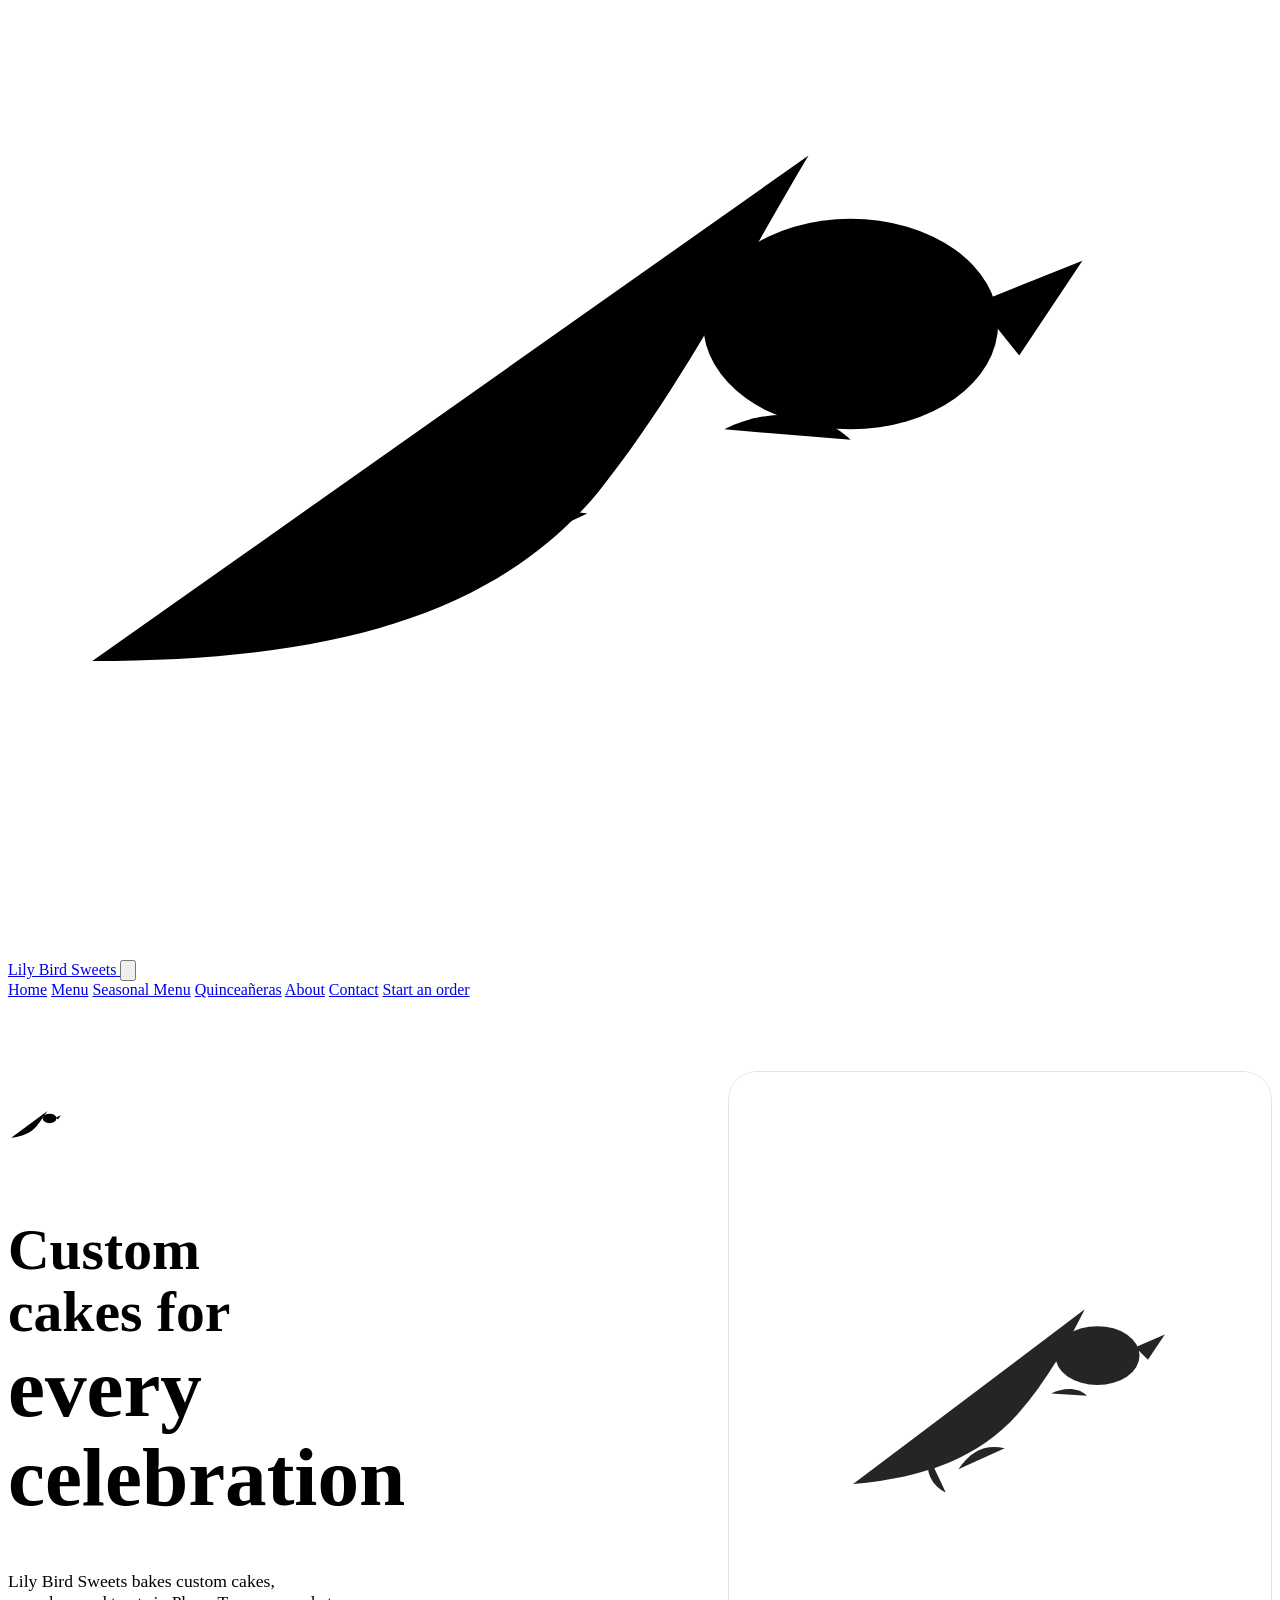
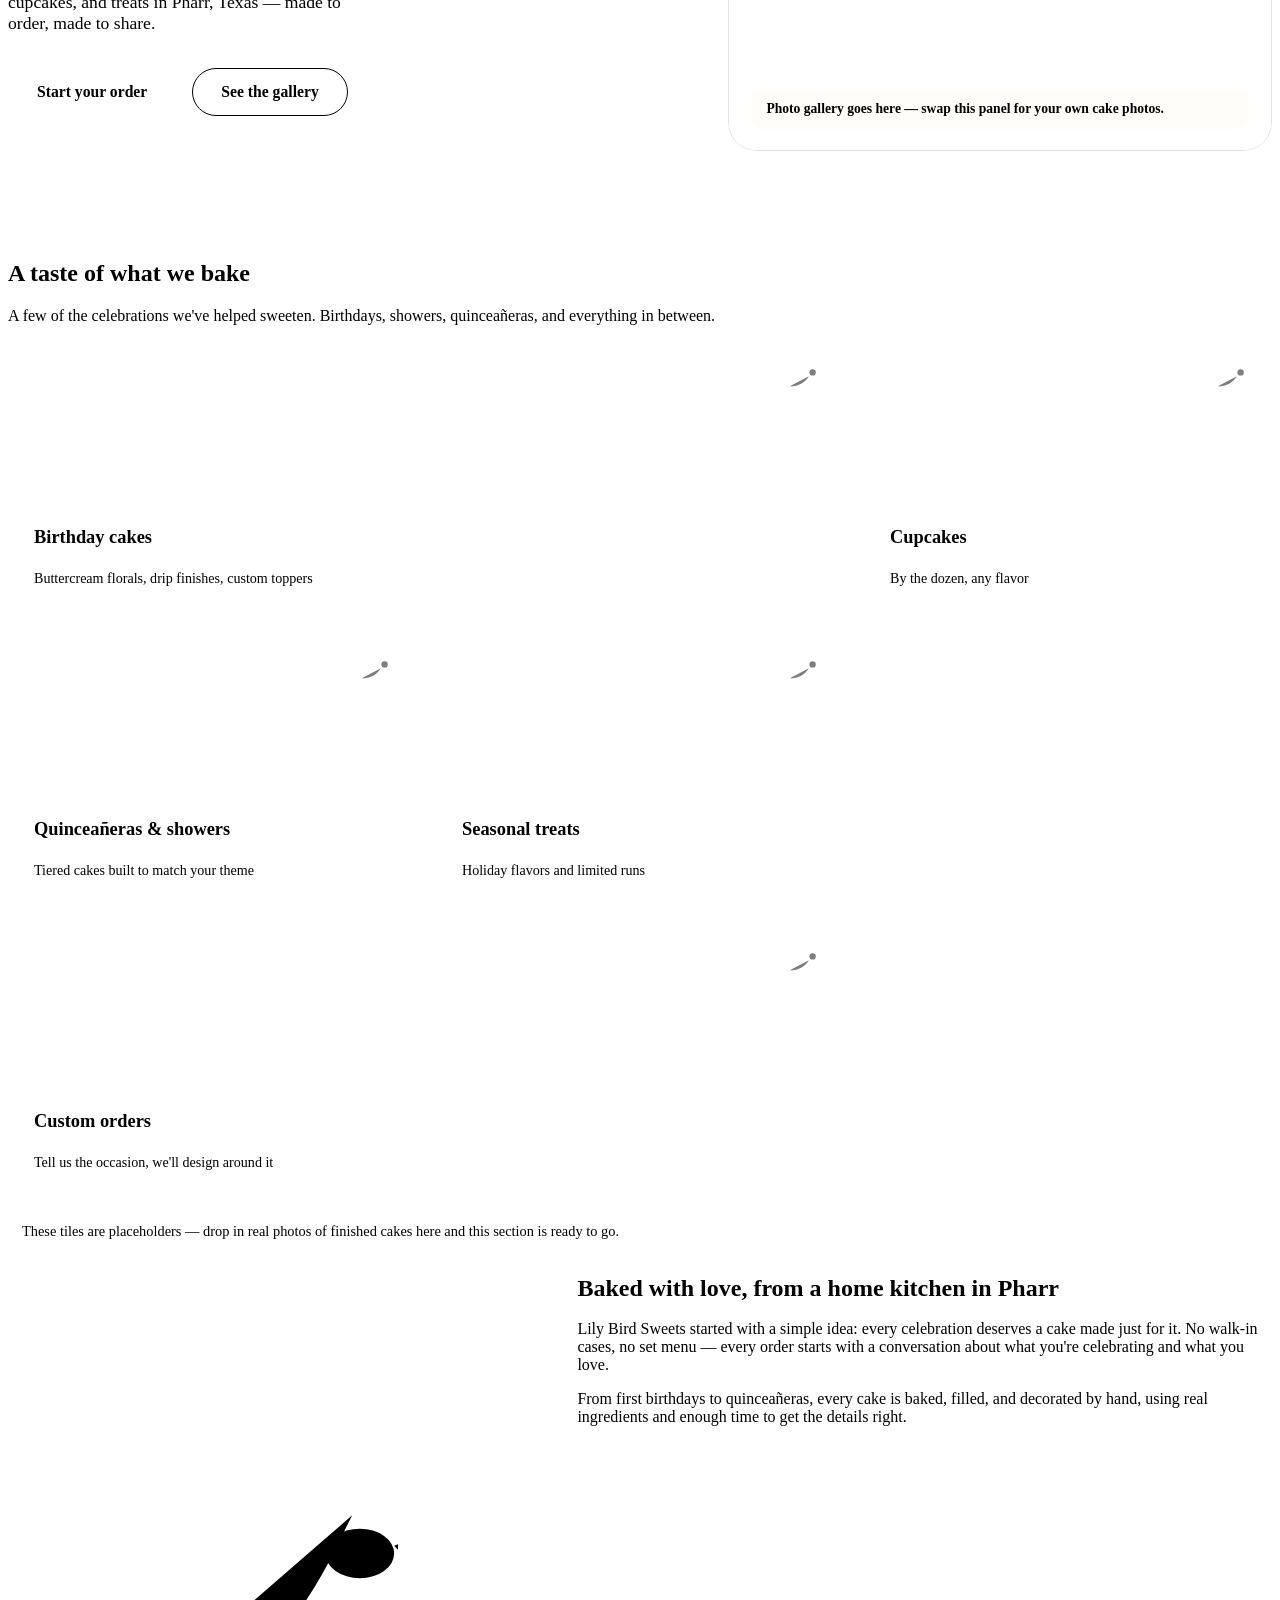
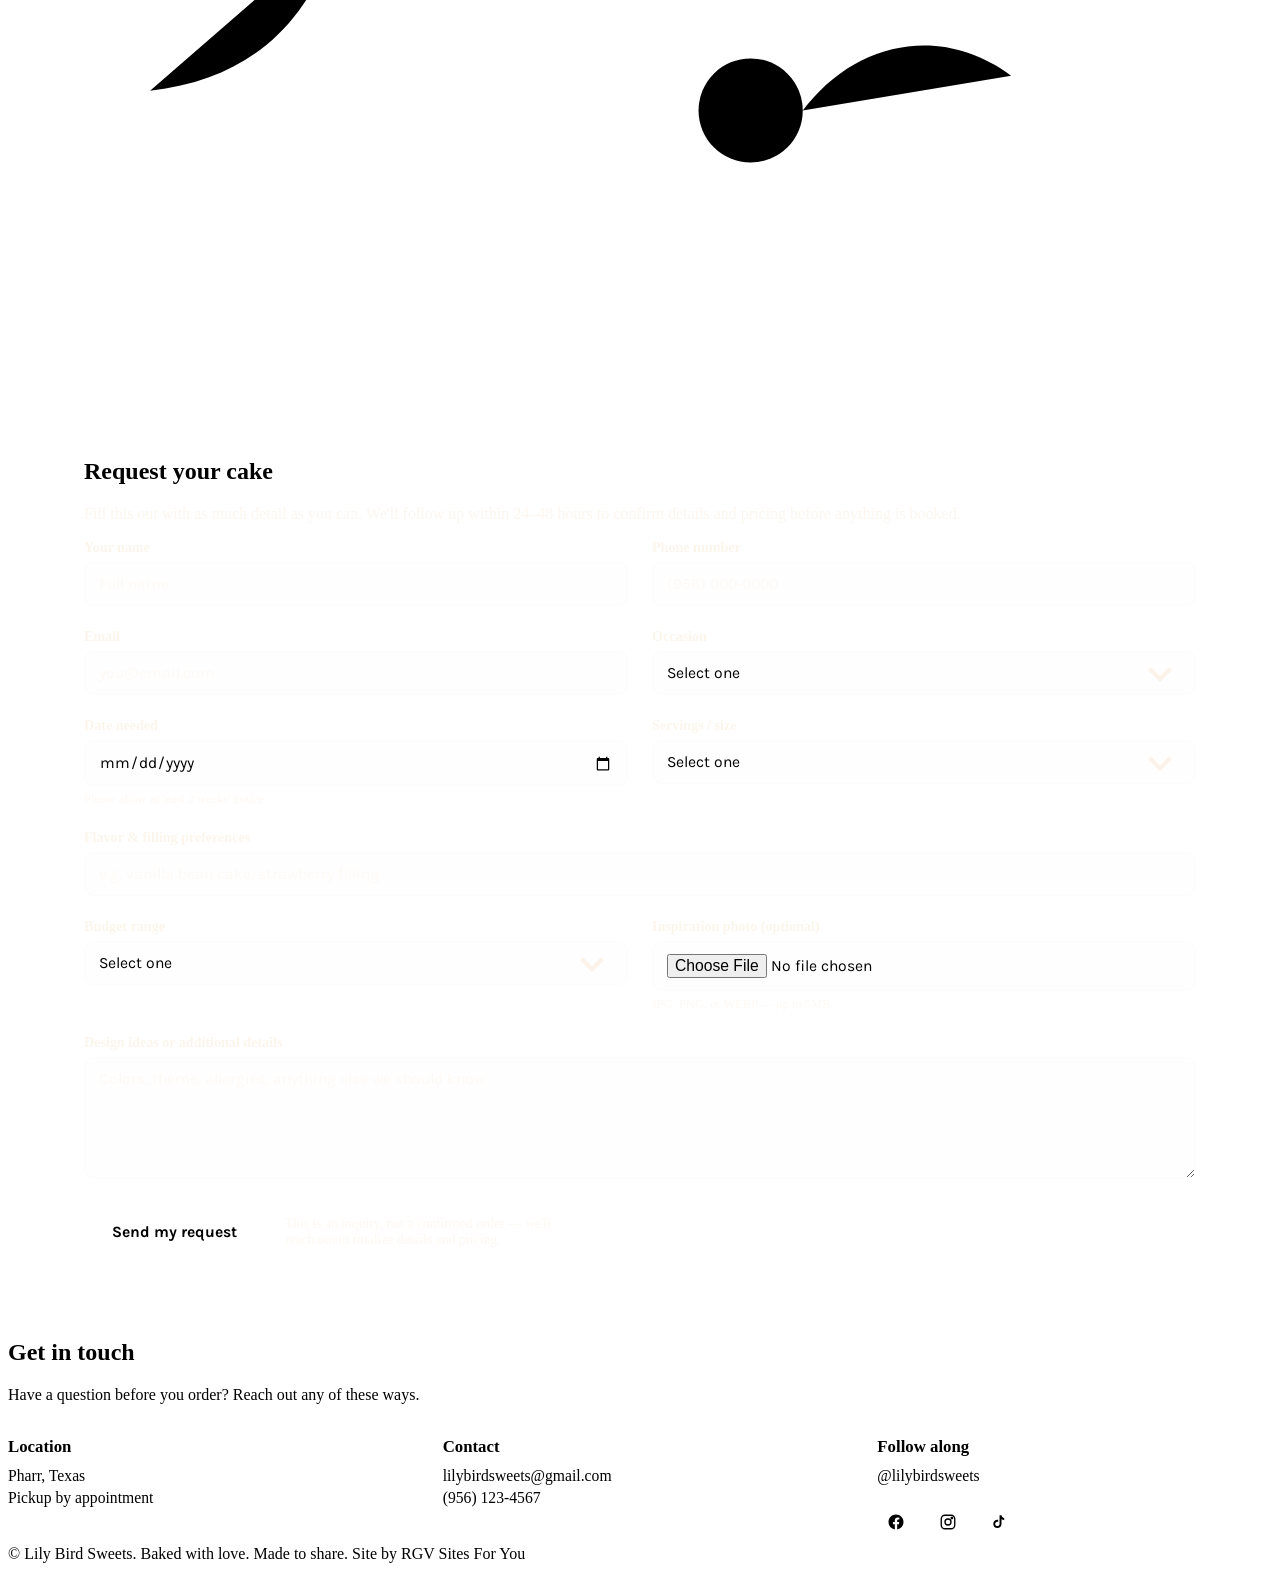
==== commit 0ed48ac3: "Update index.html" ====
--- a/index.html
+++ b/index.html
@@ -8,134 +8,10 @@
 <link rel="preconnect" href="https://fonts.googleapis.com">
 <link rel="preconnect" href="https://fonts.gstatic.com" crossorigin>
 <link href="https://fonts.googleapis.com/css2?family=Fraunces:ital,opsz,wght@0,9..144,300;0,9..144,400;0,9..144,500;0,9..144,600;1,9..144,400&family=Karla:wght@400;500;600;700&family=Beau+Rivage&display=swap" rel="stylesheet">
+<link rel="stylesheet" href="style.css">
 <style>
-  :root{
-    --espresso: #2B1A12;
-    --espresso-soft: #4A342A;
-    --rose: #C0666F;
-    --rose-deep: #A5505A;
-    --blush: #F1CFCB;
-    --sage: #8C9B7E;
-    --sage-deep: #6F7E62;
-    --cream: #FBF3E9;
-    --cream-deep: #F3E6D6;
-    --paper: #FFFDF9;
-    --max: 1120px;
-  }
-
-  *{box-sizing:border-box;}
-  html{scroll-behavior:smooth;}
-  body{
-    margin:0;
-    background:var(--cream);
-    color:var(--espresso);
-    font-family:'Karla', sans-serif;
-    font-size:16px;
-    line-height:1.6;
-    -webkit-font-smoothing:antialiased;
-  }
-  img{max-width:100%;display:block;}
-  a{color:inherit;}
-  h1,h2,h3{
-    font-family:'Fraunces', serif;
-    font-weight:500;
-    margin:0;
-    color:var(--espresso);
-  }
-  .wrap{max-width:var(--max); margin:0 auto; padding:0 28px;}
-  section{padding:96px 0;}
-  .script{
-    font-family:'Beau Rivage', cursive;
-    font-weight:400;
-    line-height:1;
-  }
-
-  @media (prefers-reduced-motion: reduce){
-    html{scroll-behavior:auto;}
-    *{animation-duration:0.01ms !important; transition-duration:0.01ms !important;}
-  }
-
-  /* ---------- Bird motif (inline SVG, reused) ---------- */
-  .motif{display:block;}
-  .motif path, .motif ellipse, .motif circle{
-    fill:none;
-    stroke:currentColor;
-    stroke-width:2.2;
-    stroke-linecap:round;
-    stroke-linejoin:round;
-  }
-  .motif .fill{fill:currentColor; stroke:none;}
-
-  /* ---------- Header / nav ---------- */
-  header{
-    position:sticky; top:0; z-index:50;
-    background:rgba(251,243,233,0.92);
-    backdrop-filter:blur(6px);
-    border-bottom:1px solid rgba(43,26,18,0.08);
-  }
-  .nav{
-    display:flex; align-items:center; justify-content:space-between;
-    padding:16px 28px;
-    max-width:var(--max); margin:0 auto;
-  }
-  .brand{
-    display:flex; align-items:center; gap:10px;
-    text-decoration:none;
-    color:var(--espresso);
-  }
-  .brand .motif{width:34px; height:34px; color:var(--rose-deep);}
-  .brand-text{
-    font-family:'Fraunces', serif;
-    font-weight:600;
-    font-size:1.15rem;
-    letter-spacing:0.01em;
-  }
-  nav.links{display:flex; gap:32px; align-items:center;}
-  nav.links a{
-    text-decoration:none;
-    font-size:0.95rem;
-    font-weight:600;
-    color:var(--espresso-soft);
-    position:relative;
-    padding:4px 2px;
-  }
-  nav.links a:hover, nav.links a:focus-visible{color:var(--rose-deep);}
-  nav.links a:focus-visible{outline:2px solid var(--rose); outline-offset:4px; border-radius:3px;}
-  .nav-cta{
-    display:inline-block;
-    background:var(--rose-deep);
-    color:var(--paper) !important;
-    padding:10px 20px;
-    border-radius:999px;
-    font-weight:700;
-    font-size:0.9rem;
-    text-decoration:none;
-    transition:background 0.2s ease;
-  }
-  .nav-cta:hover{background:var(--espresso);}
-  .nav-cta:focus-visible{outline:2px solid var(--espresso); outline-offset:3px;}
-  .menu-toggle{
-    display:none;
-    background:none; border:none; cursor:pointer;
-    padding:8px; color:var(--espresso);
-  }
-  .menu-toggle svg{width:26px; height:26px;}
-
-  @media (max-width:840px){
-    nav.links{
-      position:absolute; top:100%; left:0; right:0;
-      background:var(--paper);
-      flex-direction:column; align-items:flex-start;
-      gap:0;
-      max-height:0; overflow:hidden;
-      border-bottom:1px solid rgba(43,26,18,0.08);
-      transition:max-height 0.25s ease;
-    }
-    nav.links.open{max-height:320px;}
-    nav.links a{width:100%; padding:16px 28px; border-top:1px solid rgba(43,26,18,0.06);}
-    nav.links .nav-cta{margin:16px 28px; text-align:center;}
-    .menu-toggle{display:block;}
-  }
+  /* Page-specific styles for the homepage only.
+     Shared colors, type, header/nav, buttons, and footer live in style.css. */
 
   /* ---------- Hero ---------- */
   .hero{
@@ -220,25 +96,6 @@
     .hero .wrap{grid-template-columns:1fr; gap:40px;}
     .hero-visual{aspect-ratio:5/4;}
   }
-
-  /* ---------- Section headings ---------- */
-  .section-head{
-    max-width:44ch;
-    margin-bottom:48px;
-  }
-  .section-head h2{font-size:clamp(1.9rem, 3.4vw, 2.5rem);}
-  .section-head p{color:var(--espresso-soft); margin-top:12px; font-size:1.02rem;}
-  .section-alt{background:var(--paper);}
-
-  /* ---------- Divider ---------- */
-  .divider{
-    display:flex; align-items:center; justify-content:center;
-    gap:14px;
-    color:var(--sage-deep);
-    margin:0;
-  }
-  .divider .line{flex:1; height:1px; background:rgba(43,26,18,0.15); max-width:120px;}
-  .divider .motif{width:30px; height:22px;}
 
   /* ---------- Gallery ---------- */
   .gallery-grid{
@@ -414,15 +271,6 @@
   .social-row a:hover{background:var(--rose-deep); color:var(--paper);}
   .social-row svg{width:18px; height:18px;}
 
-  footer{
-    border-top:1px solid rgba(43,26,18,0.1);
-    padding:28px 0;
-    font-size:0.85rem;
-    color:var(--espresso-soft);
-  }
-  .footer-row{
-    display:flex; justify-content:space-between; align-items:center; flex-wrap:wrap; gap:10px;
-  }
   @media (max-width:840px){
     .contact-grid{grid-template-columns:1fr; gap:32px;}
   }
@@ -449,7 +297,10 @@
       <svg viewBox="0 0 24 24" fill="none" stroke="currentColor" stroke-width="2" stroke-linecap="round"><path d="M3 6h18M3 12h18M3 18h18"/></svg>
     </button>
     <nav class="links" id="navLinks">
-      <a href="#gallery">Gallery</a>
+      <a href="index.html" aria-current="page">Home</a>
+      <a href="menu.html">Menu</a>
+      <a href="seasonalmenu.html">Seasonal Menu</a>
+      <a href="quinceaneras.html">Quinceañeras</a>
       <a href="#about">About</a>
       <a href="#contact">Contact</a>
       <a href="#order" class="nav-cta">Start an order</a>
@@ -699,22 +550,8 @@
   </div>
 </footer>
 
+<script src="script.js"></script>
 <script>
-  // Mobile nav toggle
-  const menuToggle = document.getElementById('menuToggle');
-  const navLinks = document.getElementById('navLinks');
-  menuToggle.addEventListener('click', () => {
-    const open = navLinks.classList.toggle('open');
-    menuToggle.setAttribute('aria-expanded', open ? 'true' : 'false');
-  });
-  navLinks.querySelectorAll('a').forEach(a => a.addEventListener('click', () => {
-    navLinks.classList.remove('open');
-    menuToggle.setAttribute('aria-expanded', 'false');
-  }));
-
-  // Footer year
-  document.getElementById('year').textContent = new Date().getFullYear();
-
   // Order form submit (AJAX to Formspree so the visitor stays on the page)
   const orderForm = document.getElementById('orderForm');
   const formStatus = document.getElementById('formStatus');
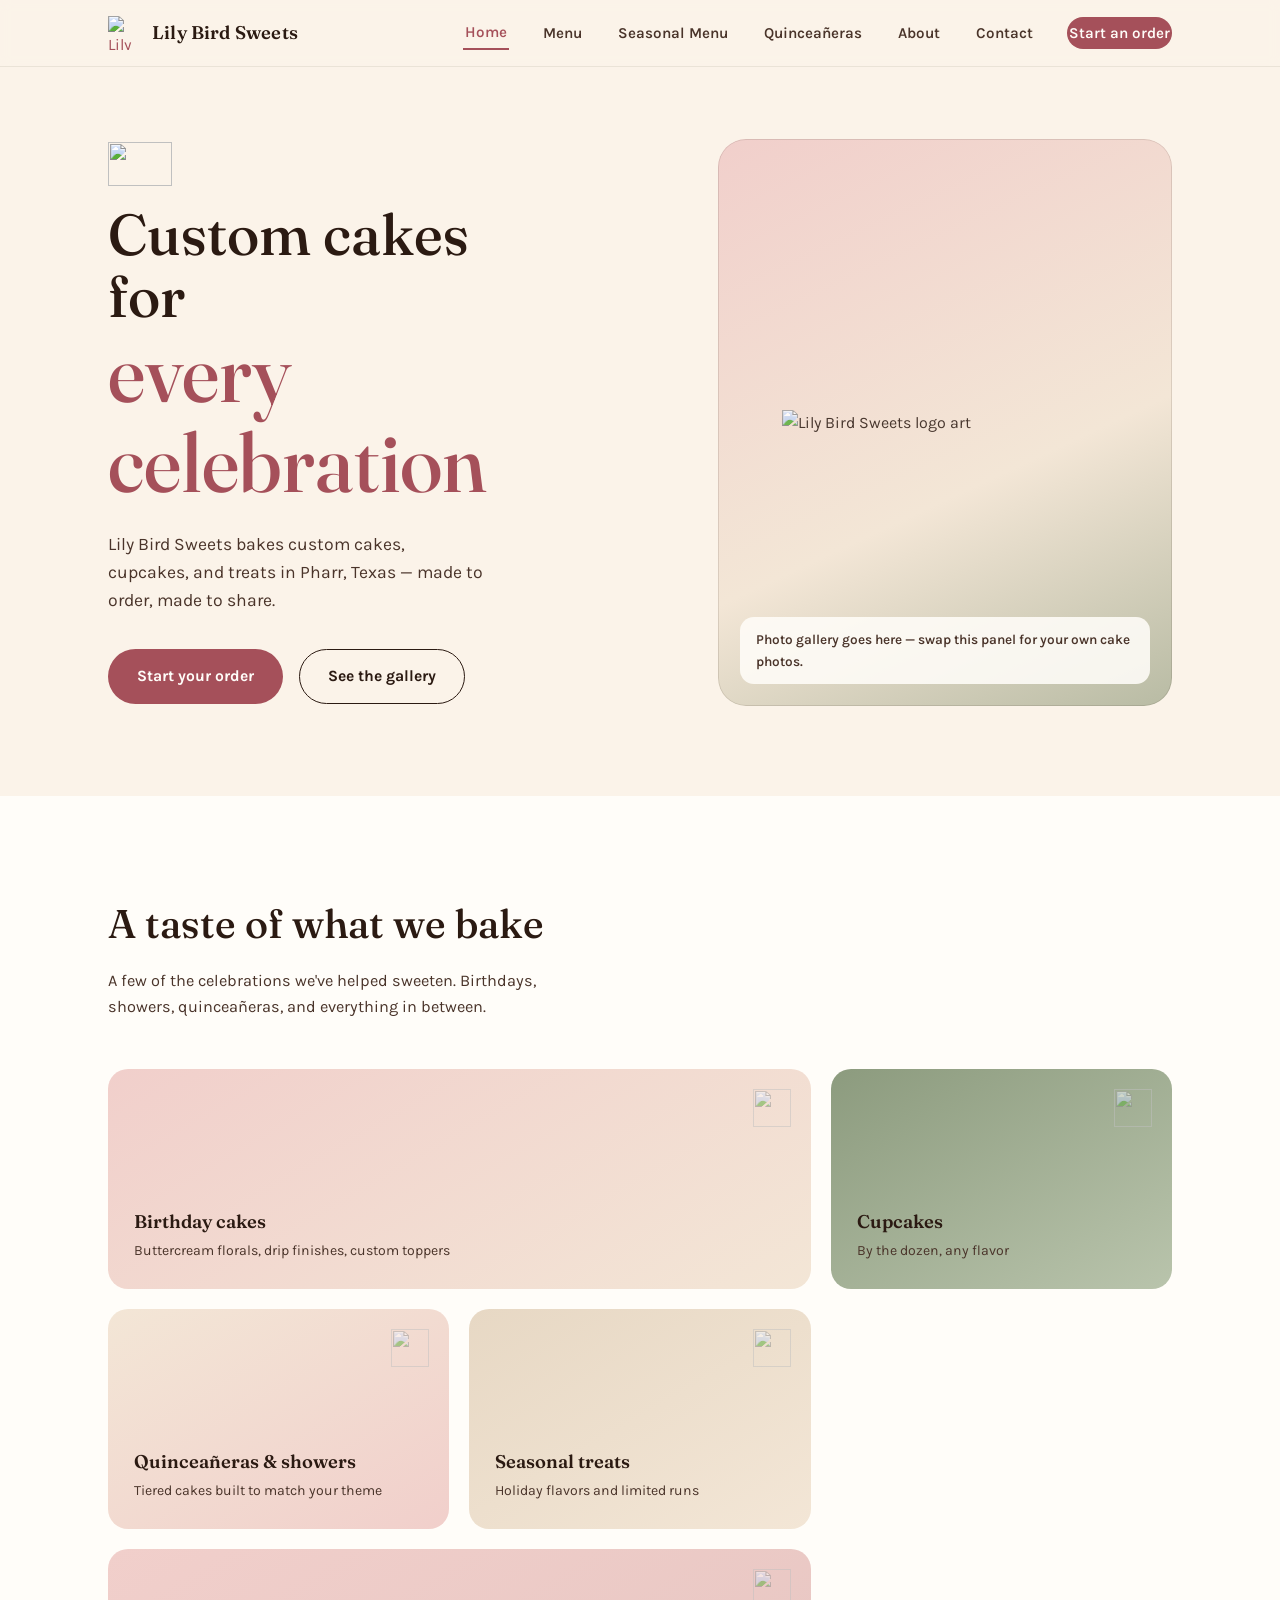
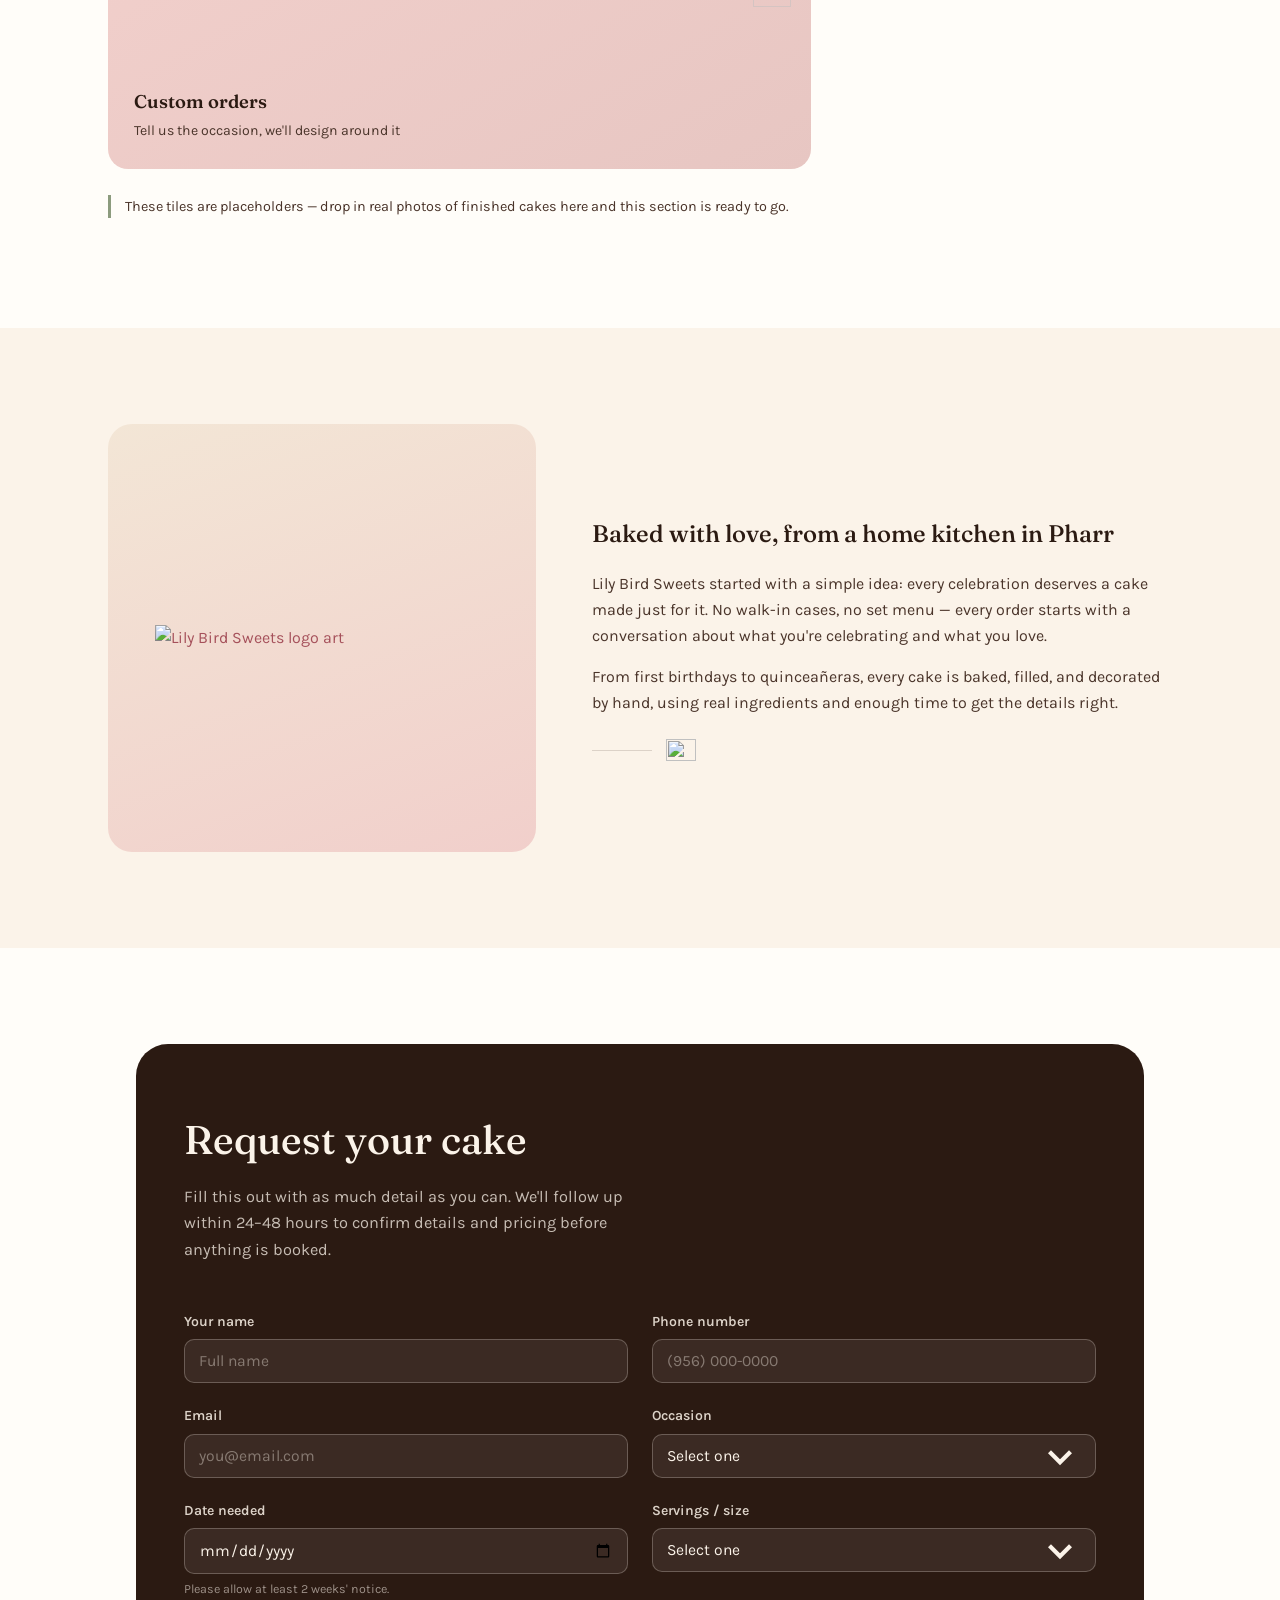
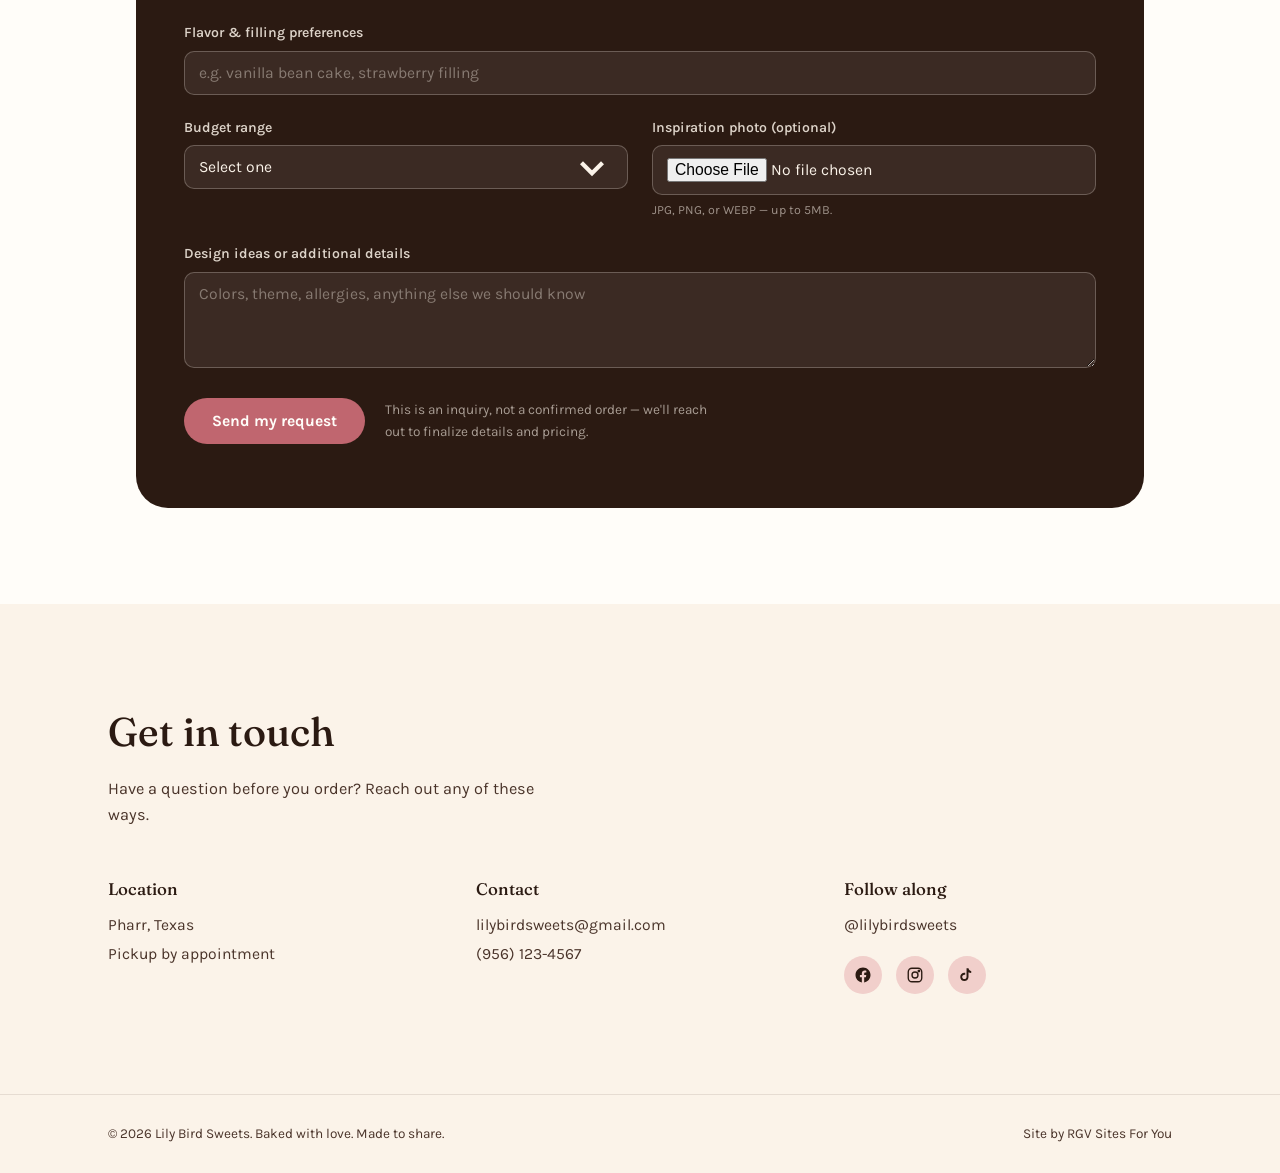
==== commit d3b10d61: "Update index.html" ====
--- a/index.html
+++ b/index.html
@@ -281,16 +281,7 @@
 <header>
   <div class="nav">
     <a href="#top" class="brand">
-      <svg class="motif" viewBox="0 0 120 90" aria-hidden="true">
-        <path d="M8 62 C30 62 46 58 56 46 C64 36 70 24 76 14"/>
-        <ellipse cx="80" cy="30" rx="14" ry="10"/>
-        <path class="fill" d="M92 28 l10 -4 l-6 9 z"/>
-        <circle class="fill" cx="86" cy="27" r="1.6"/>
-        <path d="M68 40 c4 -2 9 -2 12 1"/>
-        <path d="M40 55 c4 -6 9 -8 15 -7"/>
-        <circle class="fill" cx="30" cy="52" r="4"/>
-        <path d="M30 52 c3 -6 8 -8 12 -6"/>
-      </svg>
+      <img class="motif" src="images/logo-bird-icon.png" alt="Lily Bird Sweets">
       <span class="brand-text">Lily Bird Sweets</span>
     </a>
     <button class="menu-toggle" aria-label="Toggle menu" aria-expanded="false" id="menuToggle">
@@ -314,11 +305,7 @@
   <section class="hero">
     <div class="wrap">
       <div>
-        <svg class="hero-eyebrow-motif motif" viewBox="0 0 120 80" aria-hidden="true">
-          <path d="M6 60 C28 58 44 50 54 38 C62 28 68 18 74 10"/>
-          <ellipse cx="78" cy="24" rx="13" ry="9"/>
-          <path class="fill" d="M90 22 l9 -4 l-5 8 z"/>
-        </svg>
+        <img class="hero-eyebrow-motif motif" src="images/logo-bird-icon.png" alt="" aria-hidden="true">
         <h1>Custom cakes for
           <span class="script-line">every celebration</span>
         </h1>
@@ -329,17 +316,7 @@
         </div>
       </div>
       <div class="hero-visual">
-        <svg class="motif" viewBox="0 0 160 120" aria-hidden="true">
-          <path d="M10 95 C45 92 70 82 88 62 C102 46 112 28 120 12"/>
-          <ellipse cx="126" cy="34" rx="20" ry="14"/>
-          <path class="fill" d="M144 30 l14 -6 l-8 12 z"/>
-          <circle class="fill" cx="136" cy="30" r="2.4"/>
-          <path d="M104 52 c6 -3 13 -3 17 1"/>
-          <path d="M60 88 c6 -9 13 -12 22 -10"/>
-          <circle class="fill" cx="46" cy="82" r="6"/>
-          <path d="M46 82 c4 -9 12 -12 18 -9"/>
-          <path d="M46 82 c-2 8 2 14 8 17"/>
-        </svg>
+        <img class="motif" src="images/logo-bird-wide.png" alt="Lily Bird Sweets logo art" style="width:72%;">
         <div class="hero-note">Photo gallery goes here — swap this panel for your own cake photos.</div>
       </div>
     </div>
@@ -354,27 +331,27 @@
       </div>
       <div class="gallery-grid">
         <div class="g-card g-1 g-wide">
-          <svg class="motif" viewBox="0 0 60 60" aria-hidden="true"><path d="M6 40 C20 40 30 34 36 24"/><circle class="fill" cx="42" cy="18" r="5"/></svg>
+          <img class="motif" src="images/logo-bird-icon.png" alt="" aria-hidden="true">
           <h3>Birthday cakes</h3>
           <span>Buttercream florals, drip finishes, custom toppers</span>
         </div>
         <div class="g-card g-2">
-          <svg class="motif" viewBox="0 0 60 60" aria-hidden="true"><path d="M6 40 C20 40 30 34 36 24"/><circle class="fill" cx="42" cy="18" r="5"/></svg>
+          <img class="motif" src="images/logo-bird-icon.png" alt="" aria-hidden="true">
           <h3>Cupcakes</h3>
           <span>By the dozen, any flavor</span>
         </div>
         <div class="g-card g-3">
-          <svg class="motif" viewBox="0 0 60 60" aria-hidden="true"><path d="M6 40 C20 40 30 34 36 24"/><circle class="fill" cx="42" cy="18" r="5"/></svg>
+          <img class="motif" src="images/logo-bird-icon.png" alt="" aria-hidden="true">
           <h3>Quinceañeras &amp; showers</h3>
           <span>Tiered cakes built to match your theme</span>
         </div>
         <div class="g-card g-4">
-          <svg class="motif" viewBox="0 0 60 60" aria-hidden="true"><path d="M6 40 C20 40 30 34 36 24"/><circle class="fill" cx="42" cy="18" r="5"/></svg>
+          <img class="motif" src="images/logo-bird-icon.png" alt="" aria-hidden="true">
           <h3>Seasonal treats</h3>
           <span>Holiday flavors and limited runs</span>
         </div>
         <div class="g-card g-5 g-wide">
-          <svg class="motif" viewBox="0 0 60 60" aria-hidden="true"><path d="M6 40 C20 40 30 34 36 24"/><circle class="fill" cx="42" cy="18" r="5"/></svg>
+          <img class="motif" src="images/logo-bird-icon.png" alt="" aria-hidden="true">
           <h3>Custom orders</h3>
           <span>Tell us the occasion, we'll design around it</span>
         </div>
@@ -387,12 +364,7 @@
   <section id="about">
     <div class="wrap about-grid">
       <div class="about-portrait">
-        <svg class="motif" viewBox="0 0 140 140" aria-hidden="true">
-          <path d="M10 110 C45 106 70 92 88 68 C100 52 108 34 116 18"/>
-          <ellipse cx="120" cy="38" rx="18" ry="13"/>
-          <path class="fill" d="M138 34 l12 -5 l-7 10 z"/>
-          <circle class="fill" cx="130" cy="34" r="2.2"/>
-        </svg>
+        <img class="motif" src="images/logo-bird-wide.png" alt="Lily Bird Sweets logo art" style="width:78%;">
       </div>
       <div class="about-copy">
         <h2>Baked with love, from a home kitchen in Pharr</h2>
@@ -400,7 +372,7 @@
         <p>From first birthdays to quinceañeras, every cake is baked, filled, and decorated by hand, using real ingredients and enough time to get the details right.</p>
         <div class="divider" style="justify-content:flex-start; margin-top:24px;">
           <span class="line" style="max-width:60px;"></span>
-          <svg class="motif" viewBox="0 0 40 30" aria-hidden="true"><circle class="fill" cx="10" cy="15" r="3"/><path d="M13 15 c3 -4 8 -5 12 -2"/></svg>
+          <img class="motif" src="images/logo-bird-icon.png" alt="" aria-hidden="true">
         </div>
       </div>
     </div>
--- a/style.css
+++ b/style.css
@@ -0,0 +1,205 @@
+/* =========================================================
+   Lily Bird Sweets — shared styles
+   Linked by every page (index.html, menu.html, seasonalmenu.html,
+   quinceaneras.html). Colors, type, header/nav, buttons, section
+   headings, dividers, and footer live here so they only need to
+   be changed in one place.
+   ========================================================= */
+
+:root{
+  --espresso: #2B1A12;
+  --espresso-soft: #4A342A;
+  --rose: #C0666F;
+  --rose-deep: #A5505A;
+  --blush: #F1CFCB;
+  --sage: #8C9B7E;
+  --sage-deep: #6F7E62;
+  --cream: #FBF3E9;
+  --cream-deep: #F3E6D6;
+  --paper: #FFFDF9;
+  --max: 1120px;
+}
+
+*{box-sizing:border-box;}
+html{scroll-behavior:smooth;}
+body{
+  margin:0;
+  background:var(--cream);
+  color:var(--espresso);
+  font-family:'Karla', sans-serif;
+  font-size:16px;
+  line-height:1.6;
+  -webkit-font-smoothing:antialiased;
+}
+img{max-width:100%;display:block;}
+a{color:inherit;}
+h1,h2,h3{
+  font-family:'Fraunces', serif;
+  font-weight:500;
+  margin:0;
+  color:var(--espresso);
+}
+.wrap{max-width:var(--max); margin:0 auto; padding:0 28px;}
+section{padding:96px 0;}
+.script{
+  font-family:'Beau Rivage', cursive;
+  font-weight:400;
+  line-height:1;
+}
+
+@media (prefers-reduced-motion: reduce){
+  html{scroll-behavior:auto;}
+  *{animation-duration:0.01ms !important; transition-duration:0.01ms !important;}
+}
+
+/* ---------- Bird motif (inline SVG, reused) ---------- */
+.motif{display:block;}
+.motif path, .motif ellipse, .motif circle{
+  fill:none;
+  stroke:currentColor;
+  stroke-width:2.2;
+  stroke-linecap:round;
+  stroke-linejoin:round;
+}
+.motif .fill{fill:currentColor; stroke:none;}
+
+/* ---------- Header / nav ---------- */
+header{
+  position:sticky; top:0; z-index:50;
+  background:rgba(251,243,233,0.92);
+  backdrop-filter:blur(6px);
+  border-bottom:1px solid rgba(43,26,18,0.08);
+}
+.nav{
+  display:flex; align-items:center; justify-content:space-between;
+  padding:16px 28px;
+  max-width:var(--max); margin:0 auto;
+}
+.brand{
+  display:flex; align-items:center; gap:10px;
+  text-decoration:none;
+  color:var(--espresso);
+}
+.brand .motif{width:34px; height:34px; color:var(--rose-deep);}
+.brand-text{
+  font-family:'Fraunces', serif;
+  font-weight:600;
+  font-size:1.15rem;
+  letter-spacing:0.01em;
+}
+nav.links{display:flex; gap:32px; align-items:center;}
+nav.links a{
+  text-decoration:none;
+  font-size:0.95rem;
+  font-weight:600;
+  color:var(--espresso-soft);
+  position:relative;
+  padding:4px 2px;
+}
+nav.links a:hover, nav.links a:focus-visible{color:var(--rose-deep);}
+nav.links a:focus-visible{outline:2px solid var(--rose); outline-offset:4px; border-radius:3px;}
+nav.links a[aria-current="page"]{
+  color:var(--rose-deep);
+  border-bottom:2px solid var(--rose-deep);
+}
+.nav-cta{
+  display:inline-block;
+  background:var(--rose-deep);
+  color:var(--paper) !important;
+  padding:10px 20px;
+  border-radius:999px;
+  font-weight:700;
+  font-size:0.9rem;
+  text-decoration:none;
+  transition:background 0.2s ease;
+}
+.nav-cta:hover{background:var(--espresso);}
+.nav-cta:focus-visible{outline:2px solid var(--espresso); outline-offset:3px;}
+.menu-toggle{
+  display:none;
+  background:none; border:none; cursor:pointer;
+  padding:8px; color:var(--espresso);
+}
+.menu-toggle svg{width:26px; height:26px;}
+
+@media (max-width:840px){
+  nav.links{
+    position:absolute; top:100%; left:0; right:0;
+    background:var(--paper);
+    flex-direction:column; align-items:flex-start;
+    gap:0;
+    max-height:0; overflow:hidden;
+    border-bottom:1px solid rgba(43,26,18,0.08);
+    transition:max-height 0.25s ease;
+  }
+  nav.links.open{max-height:420px;}
+  nav.links a{width:100%; padding:16px 28px; border-top:1px solid rgba(43,26,18,0.06);}
+  nav.links a[aria-current="page"]{border-bottom:none; background:rgba(192,102,111,0.08);}
+  nav.links .nav-cta{margin:16px 28px; text-align:center;}
+  .menu-toggle{display:block;}
+}
+
+/* ---------- Buttons ---------- */
+.btn{
+  display:inline-block;
+  padding:14px 28px;
+  border-radius:999px;
+  font-weight:700;
+  font-size:0.98rem;
+  text-decoration:none;
+  transition:transform 0.15s ease, background 0.2s ease;
+  border:1.5px solid transparent;
+}
+.btn-primary{background:var(--rose-deep); color:var(--paper);}
+.btn-primary:hover{background:var(--espresso);}
+.btn-secondary{background:transparent; border-color:var(--espresso); color:var(--espresso);}
+.btn-secondary:hover{background:var(--espresso); color:var(--paper);}
+.btn:focus-visible{outline:2px solid var(--espresso); outline-offset:3px;}
+
+/* ---------- Section headings ---------- */
+.section-head{
+  max-width:44ch;
+  margin-bottom:48px;
+}
+.section-head h2{font-size:clamp(1.9rem, 3.4vw, 2.5rem);}
+.section-head p{color:var(--espresso-soft); margin-top:12px; font-size:1.02rem;}
+.section-alt{background:var(--paper);}
+
+/* ---------- Divider ---------- */
+.divider{
+  display:flex; align-items:center; justify-content:center;
+  gap:14px;
+  color:var(--sage-deep);
+  margin:0;
+}
+.divider .line{flex:1; height:1px; background:rgba(43,26,18,0.15); max-width:120px;}
+.divider .motif{width:30px; height:22px;}
+
+/* ---------- Simple page header (used by inner pages) ---------- */
+.page-header{
+  padding:64px 0 48px;
+  text-align:center;
+}
+.page-header .script-line{
+  display:block;
+  color:var(--rose-deep);
+  font-size:clamp(2.6rem, 6vw, 4rem);
+}
+.page-header h1{font-size:clamp(1.8rem, 3.6vw, 2.4rem);}
+.page-header p{
+  margin-top:14px;
+  color:var(--espresso-soft);
+  max-width:48ch;
+  margin-left:auto; margin-right:auto;
+}
+
+/* ---------- Footer ---------- */
+footer{
+  border-top:1px solid rgba(43,26,18,0.1);
+  padding:28px 0;
+  font-size:0.85rem;
+  color:var(--espresso-soft);
+}
+.footer-row{
+  display:flex; justify-content:space-between; align-items:center; flex-wrap:wrap; gap:10px;
+}
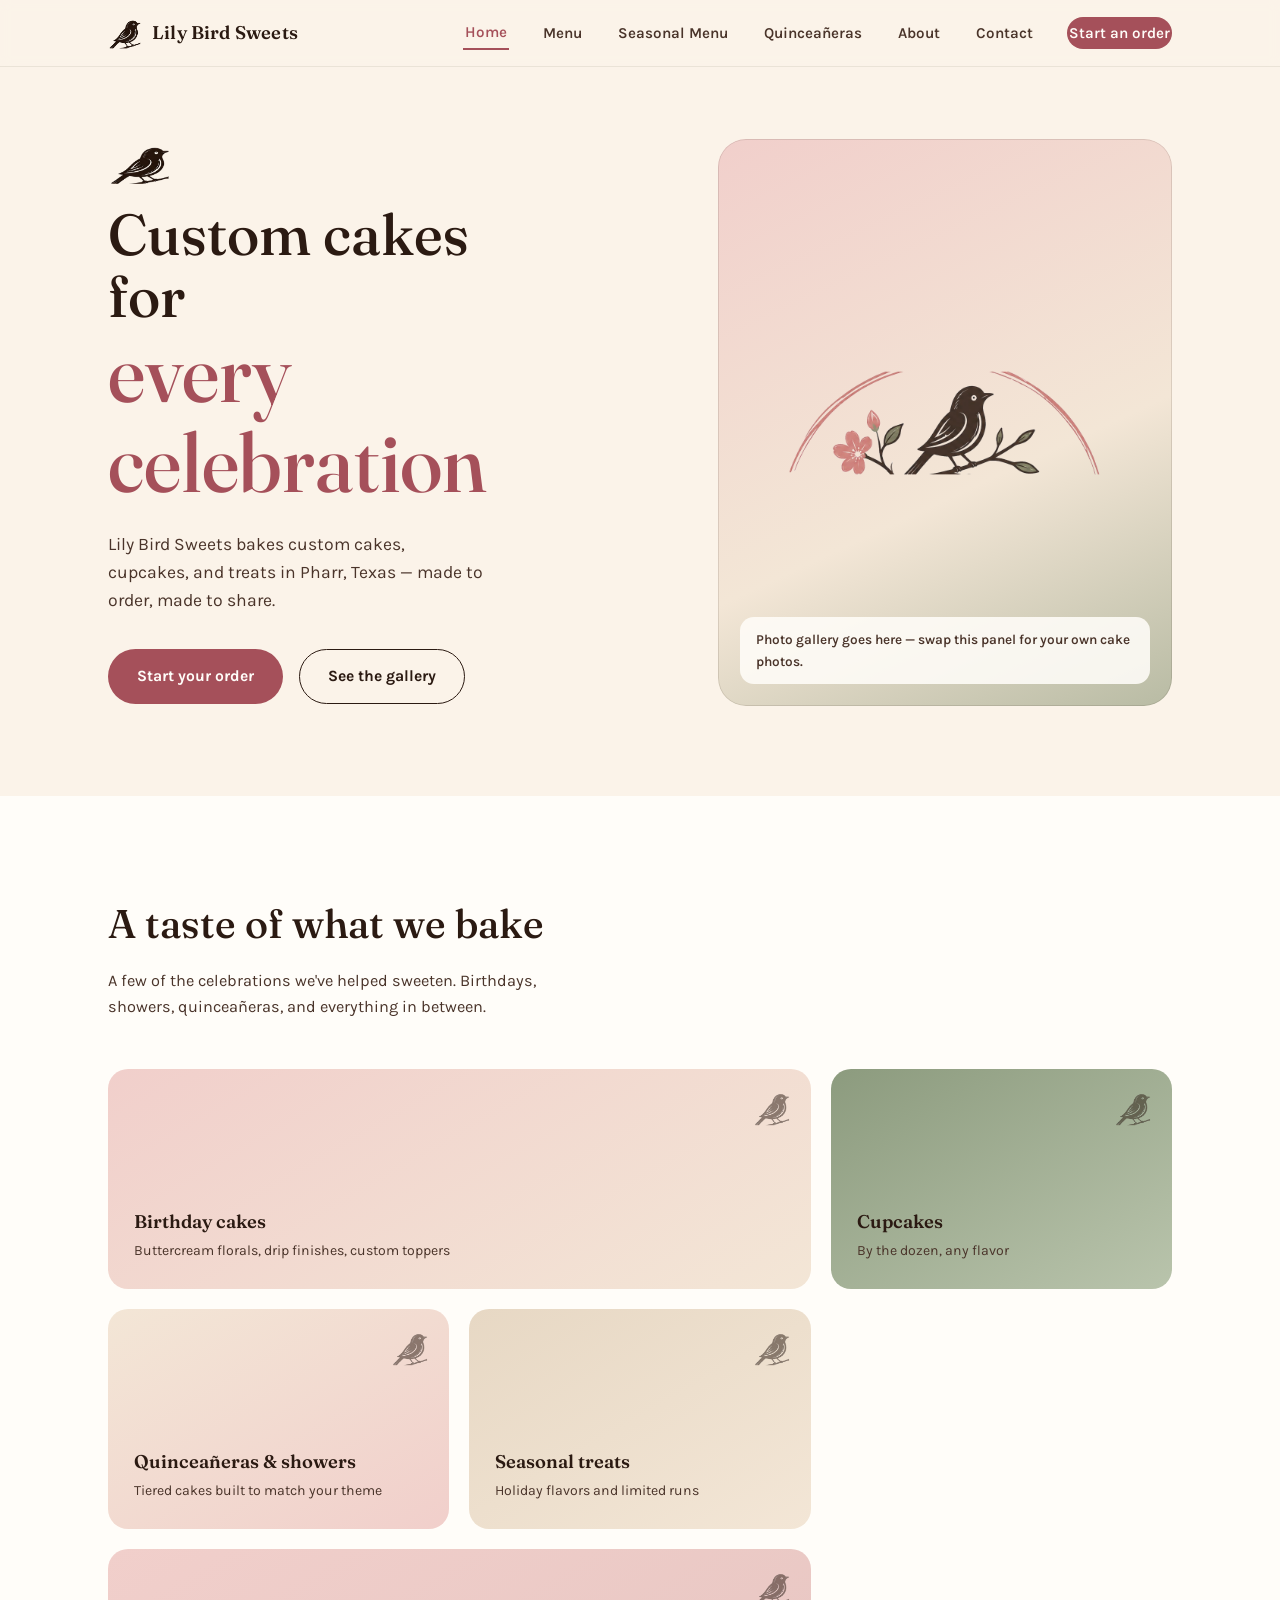
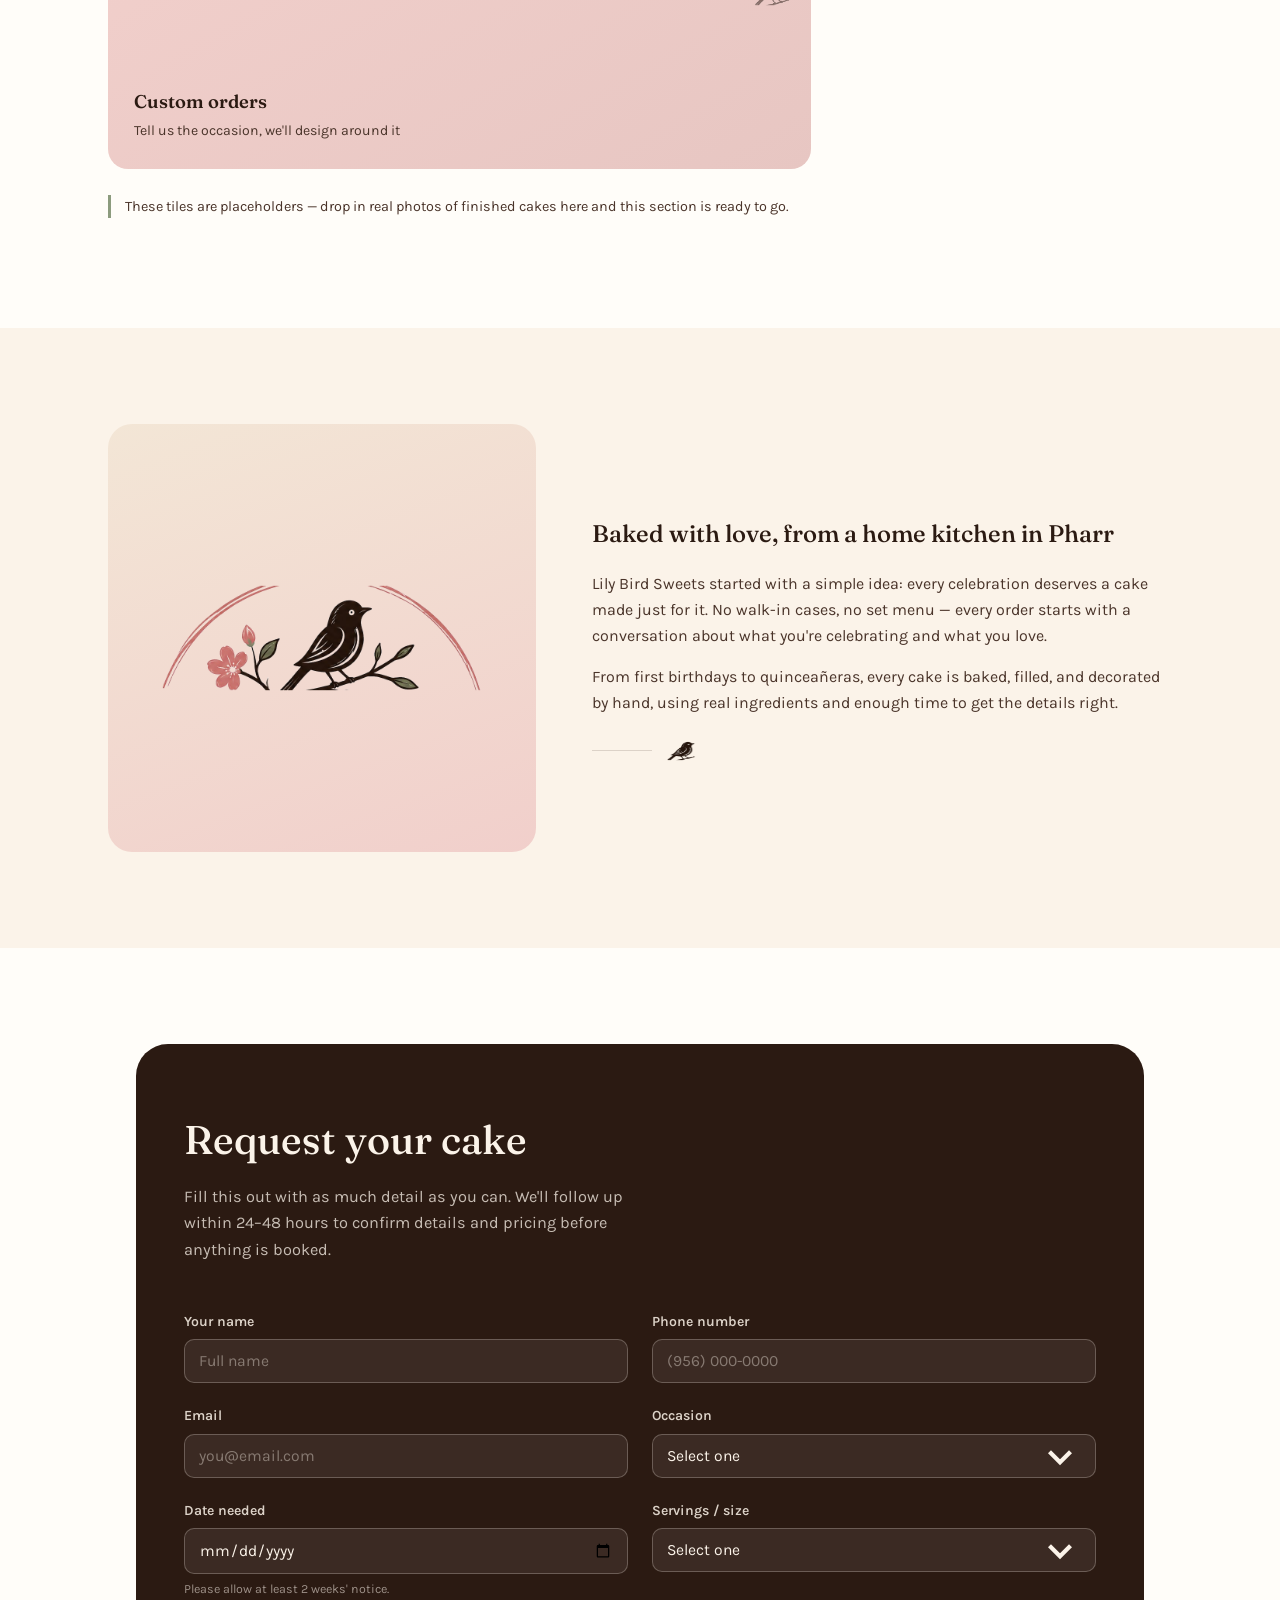
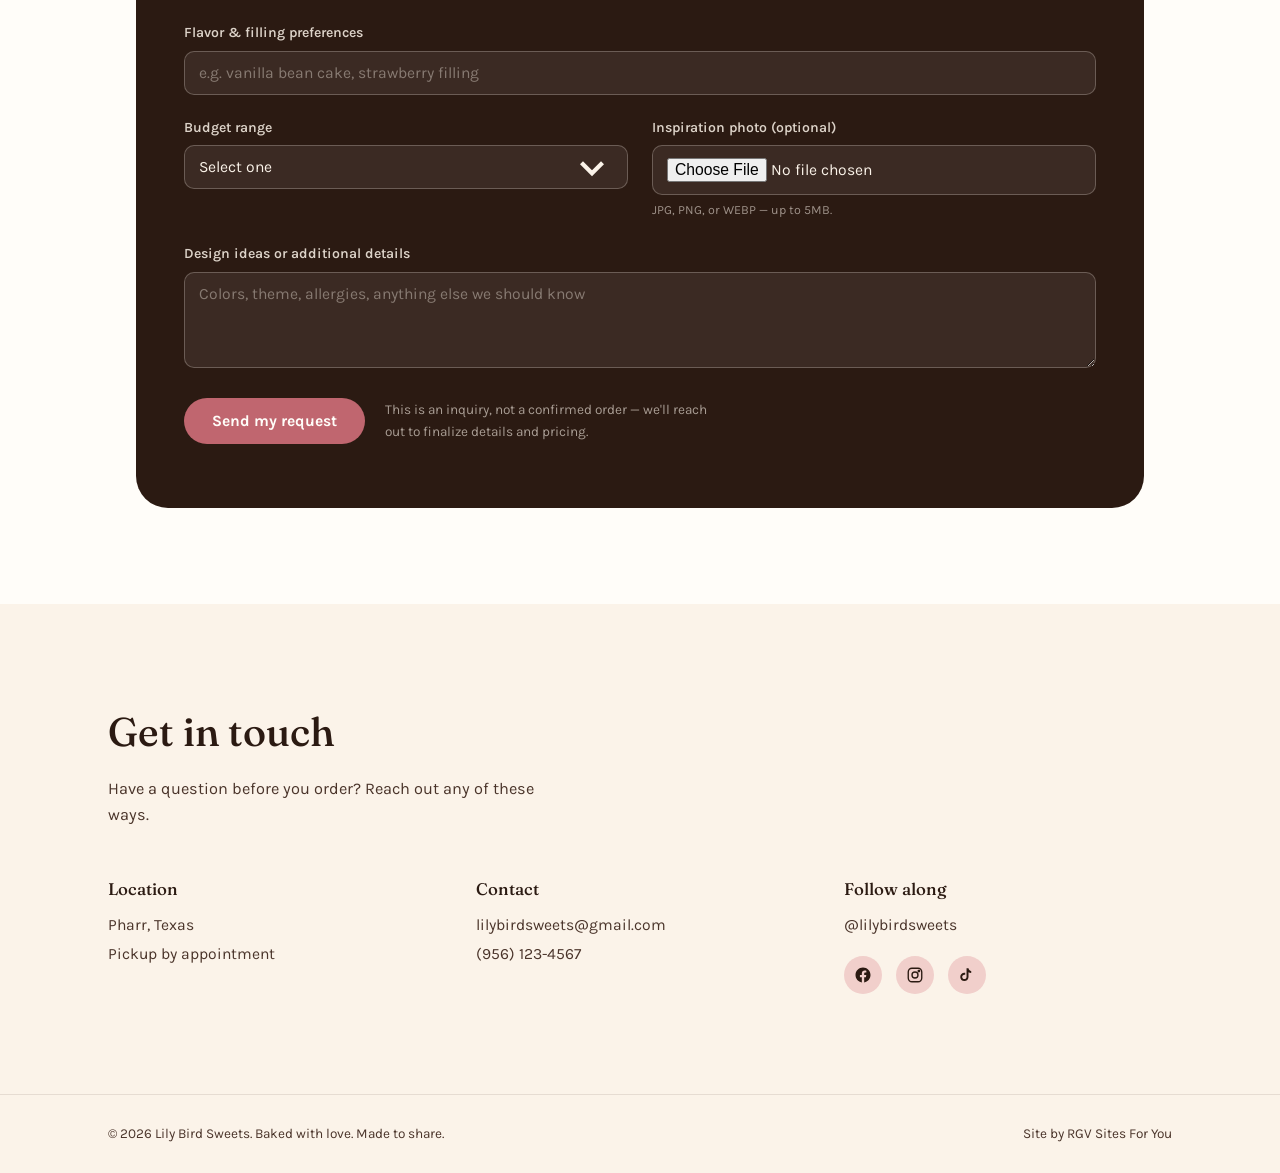
==== commit c8b3e608: "Update image paths to remove 'images/' prefix" ====
--- a/index.html
+++ b/index.html
@@ -281,7 +281,7 @@
 <header>
   <div class="nav">
     <a href="#top" class="brand">
-      <img class="motif" src="images/logo-bird-icon.png" alt="Lily Bird Sweets">
+      <img class="motif" src="logo-bird-icon.png" alt="Lily Bird Sweets">
       <span class="brand-text">Lily Bird Sweets</span>
     </a>
     <button class="menu-toggle" aria-label="Toggle menu" aria-expanded="false" id="menuToggle">
@@ -305,7 +305,7 @@
   <section class="hero">
     <div class="wrap">
       <div>
-        <img class="hero-eyebrow-motif motif" src="images/logo-bird-icon.png" alt="" aria-hidden="true">
+        <img class="hero-eyebrow-motif motif" src="logo-bird-icon.png" alt="" aria-hidden="true">
         <h1>Custom cakes for
           <span class="script-line">every celebration</span>
         </h1>
@@ -316,7 +316,7 @@
         </div>
       </div>
       <div class="hero-visual">
-        <img class="motif" src="images/logo-bird-wide.png" alt="Lily Bird Sweets logo art" style="width:72%;">
+        <img class="motif" src="logo-bird-wide.png" alt="Lily Bird Sweets logo art" style="width:72%;">
         <div class="hero-note">Photo gallery goes here — swap this panel for your own cake photos.</div>
       </div>
     </div>
@@ -331,27 +331,27 @@
       </div>
       <div class="gallery-grid">
         <div class="g-card g-1 g-wide">
-          <img class="motif" src="images/logo-bird-icon.png" alt="" aria-hidden="true">
+          <img class="motif" src="logo-bird-icon.png" alt="" aria-hidden="true">
           <h3>Birthday cakes</h3>
           <span>Buttercream florals, drip finishes, custom toppers</span>
         </div>
         <div class="g-card g-2">
-          <img class="motif" src="images/logo-bird-icon.png" alt="" aria-hidden="true">
+          <img class="motif" src="logo-bird-icon.png" alt="" aria-hidden="true">
           <h3>Cupcakes</h3>
           <span>By the dozen, any flavor</span>
         </div>
         <div class="g-card g-3">
-          <img class="motif" src="images/logo-bird-icon.png" alt="" aria-hidden="true">
+          <img class="motif" src="logo-bird-icon.png" alt="" aria-hidden="true">
           <h3>Quinceañeras &amp; showers</h3>
           <span>Tiered cakes built to match your theme</span>
         </div>
         <div class="g-card g-4">
-          <img class="motif" src="images/logo-bird-icon.png" alt="" aria-hidden="true">
+          <img class="motif" src="logo-bird-icon.png" alt="" aria-hidden="true">
           <h3>Seasonal treats</h3>
           <span>Holiday flavors and limited runs</span>
         </div>
         <div class="g-card g-5 g-wide">
-          <img class="motif" src="images/logo-bird-icon.png" alt="" aria-hidden="true">
+          <img class="motif" src="logo-bird-icon.png" alt="" aria-hidden="true">
           <h3>Custom orders</h3>
           <span>Tell us the occasion, we'll design around it</span>
         </div>
@@ -364,7 +364,7 @@
   <section id="about">
     <div class="wrap about-grid">
       <div class="about-portrait">
-        <img class="motif" src="images/logo-bird-wide.png" alt="Lily Bird Sweets logo art" style="width:78%;">
+        <img class="motif" src="logo-bird-wide.png" alt="Lily Bird Sweets logo art" style="width:78%;">
       </div>
       <div class="about-copy">
         <h2>Baked with love, from a home kitchen in Pharr</h2>
@@ -372,7 +372,7 @@
         <p>From first birthdays to quinceañeras, every cake is baked, filled, and decorated by hand, using real ingredients and enough time to get the details right.</p>
         <div class="divider" style="justify-content:flex-start; margin-top:24px;">
           <span class="line" style="max-width:60px;"></span>
-          <img class="motif" src="images/logo-bird-icon.png" alt="" aria-hidden="true">
+          <img class="motif" src="logo-bird-icon.png" alt="" aria-hidden="true">
         </div>
       </div>
     </div>
